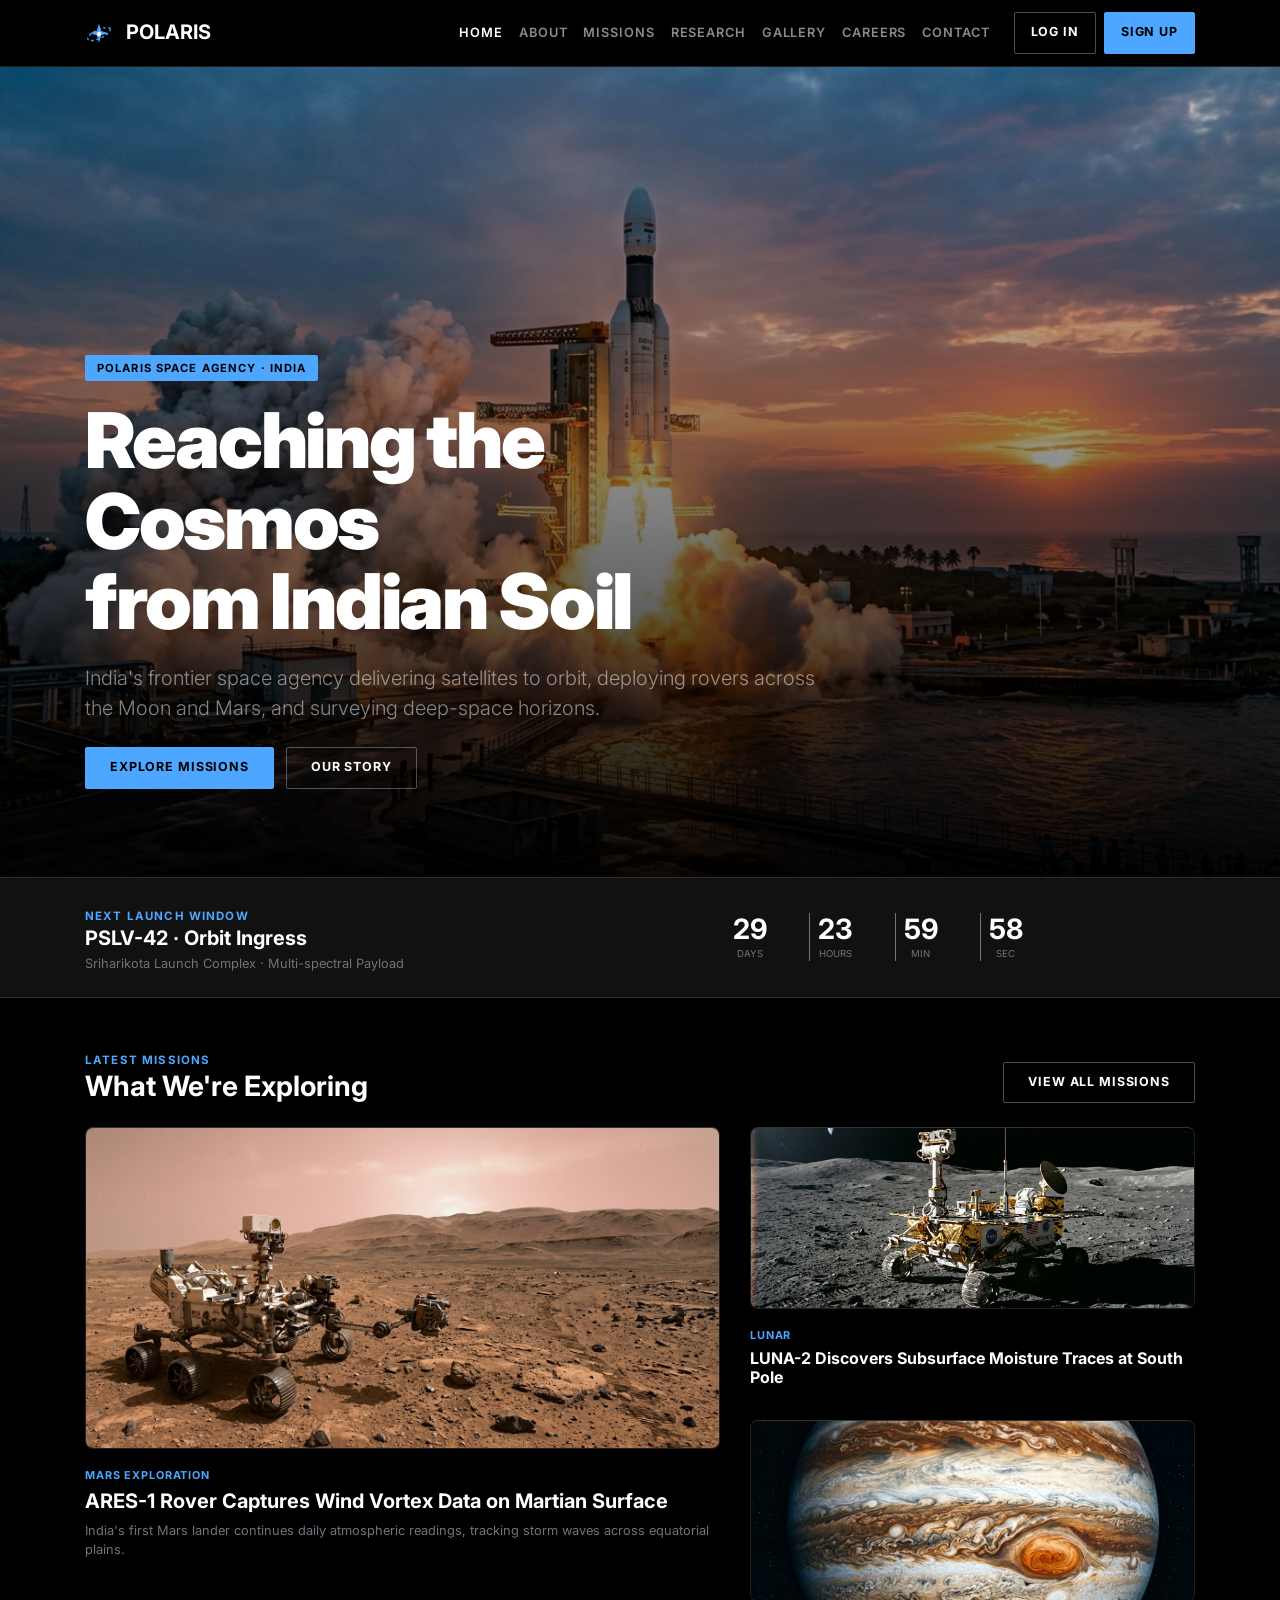
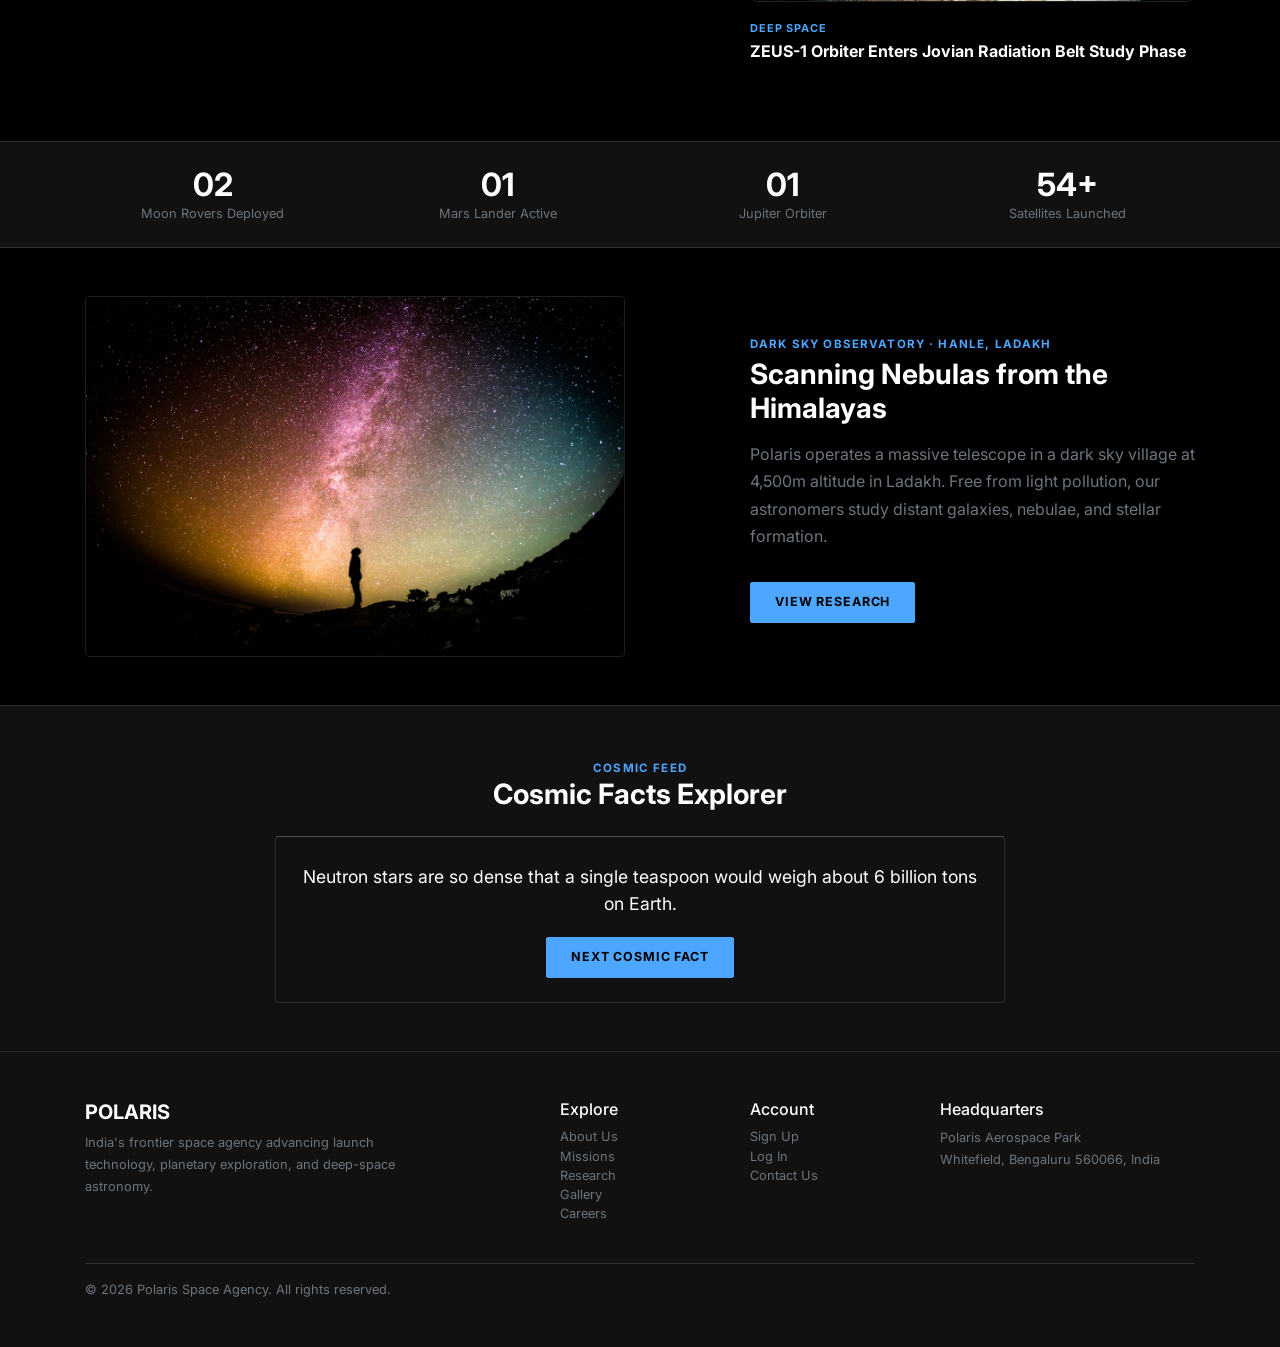
==== index.html @ 439502cc "feat: initialize Polaris Space Agency website with Bootstrap 4.2.1 integration and core page structu" ====
<!DOCTYPE html>
<html lang="en">
<head>
  <meta charset="UTF-8">
  <meta name="viewport" content="width=device-width, initial-scale=1.0">
  <title>Polaris Space Agency — India's Gateway to the Cosmos</title>
  <meta name="description" content="Polaris Space Agency — India's leading space exploration agency. Rocket launches, rovers, and deep-space research.">
  <link href="https://fonts.googleapis.com/css2?family=Inter:wght@300;400;500;600;700;800;900&display=swap" rel="stylesheet">
  <link rel="stylesheet" href="bootstrap4.2.1/bootstrap4.2.1/css/bootstrap.min.css">
  <link rel="stylesheet" href="assets/css/style.css">
</head>
<body>

<!-- Navigation Header -->
<nav class="navbar navbar-expand-lg navbar-dark navbar-polaris">
  <div class="container">
    <a class="navbar-brand font-weight-bold" href="index.html">
      <svg width="28" height="28" viewBox="0 0 32 32" fill="none" class="mr-2" style="vertical-align:middle;">
        <ellipse cx="16" cy="16" rx="14" ry="5" stroke="var(--accent)" stroke-width="1.5" transform="rotate(-25 16 16)" stroke-dasharray="3 3"/>
        <path d="M16 4 L18.5 12.5 L27 15 L18.5 17.5 L16 26 L13.5 17.5 L5 15 L13.5 12.5 Z" fill="var(--accent)"/>
        <circle cx="16" cy="16" r="2.5" fill="#fff"/>
      </svg>
      POLARIS
    </a>
    <button class="navbar-toggler border-0" type="button" data-toggle="collapse" data-target="#nav"><span class="navbar-toggler-icon"></span></button>
    <div class="collapse navbar-collapse" id="nav">
      <ul class="navbar-nav ml-auto align-items-lg-center">
        <li class="nav-item active"><a class="nav-link" href="index.html">Home</a></li>
        <li class="nav-item"><a class="nav-link" href="about.html">About</a></li>
        <li class="nav-item"><a class="nav-link" href="missions.html">Missions</a></li>
        <li class="nav-item"><a class="nav-link" href="research.html">Research</a></li>
        <li class="nav-item"><a class="nav-link" href="gallery.html">Gallery</a></li>
        <li class="nav-item"><a class="nav-link" href="careers.html">Careers</a></li>
        <li class="nav-item"><a class="nav-link" href="contact.html">Contact</a></li>
        <li class="nav-item ml-lg-3"><a class="btn btn-outline-light btn-sm px-3" href="login.html">Log In</a></li>
        <li class="nav-item ml-lg-2"><a class="btn btn-primary btn-sm px-3" href="register.html">Sign Up</a></li>
      </ul>
    </div>
  </div>
</nav>

<!-- Hero Section -->
<section class="hero-section">
  <img src="assets/images/hero_rocket.jpg" alt="Polaris rocket launch" class="hero-bg">
  <div class="hero-overlay"></div>
  <div class="container hero-content">
    <div class="row">
      <div class="col-lg-8">
        <span class="hero-eyebrow">Polaris Space Agency · India</span>
        <h1 class="hero-title text-white">Reaching the Cosmos<br>from Indian Soil</h1>
        <p class="text-white-50 lead mb-4">India's frontier space agency delivering satellites to orbit, deploying rovers across the Moon and Mars, and surveying deep-space horizons.</p>
        <div>
          <a href="missions.html" class="btn btn-primary mr-2 mb-2">Explore Missions</a>
          <a href="about.html" class="btn btn-outline-light mb-2">Our Story</a>
        </div>
      </div>
    </div>
  </div>
</section>

<!-- Launch Countdown Strip -->
<div class="countdown-strip py-4">
  <div class="container">
    <div class="row align-items-center text-center text-md-left">
      <div class="col-md-5 mb-4 mb-md-0">
        <span class="text-uppercase font-weight-bold" style="font-size:0.72rem; color:var(--accent); letter-spacing:0.1em;">Next Launch Window</span>
        <h4 class="text-white font-weight-bold h5 mb-1">PSLV-42 · Orbit Ingress</h4>
        <p class="text-muted small mb-0">Sriharikota Launch Complex · Multi-spectral Payload</p>
      </div>
      <div class="col-md-7">
        <div id="countdown-timer" class="d-flex justify-content-around text-center mx-auto" style="max-width:340px;">
          <div class="px-2">
            <div id="days" class="font-weight-bold h3 text-white mb-0">00</div>
            <div class="text-uppercase text-muted" style="font-size:0.6rem;">Days</div>
          </div>
          <div class="px-2 border-left border-secondary">
            <div id="hours" class="font-weight-bold h3 text-white mb-0">00</div>
            <div class="text-uppercase text-muted" style="font-size:0.6rem;">Hours</div>
          </div>
          <div class="px-2 border-left border-secondary">
            <div id="minutes" class="font-weight-bold h3 text-white mb-0">00</div>
            <div class="text-uppercase text-muted" style="font-size:0.6rem;">Min</div>
          </div>
          <div class="px-2 border-left border-secondary">
            <div id="seconds" class="font-weight-bold h3 text-white mb-0">00</div>
            <div class="text-uppercase text-muted" style="font-size:0.6rem;">Sec</div>
          </div>
        </div>
      </div>
    </div>
  </div>
</div>

<!-- Latest Exploration Highlights -->
<section class="py-5">
  <div class="container">
    <div class="d-flex justify-content-between align-items-end mb-4 flex-wrap">
      <div>
        <span class="text-uppercase font-weight-bold" style="font-size:0.72rem; color:var(--accent); letter-spacing:0.1em;">Latest Missions</span>
        <h2 class="h3 font-weight-bold text-white mb-0">What We're Exploring</h2>
      </div>
      <a href="missions.html" class="btn btn-outline-light btn-sm mt-2 mt-sm-0">View All Missions</a>
    </div>
    <div class="row">
      <!-- Featured Mission -->
      <div class="col-lg-7 mb-4">
        <a href="missions.html" class="news-card d-block h-100">
          <div class="news-card-img-wrap">
            <img src="assets/images/mars_rover.jpg" alt="Mars Rover" class="news-card-img" style="height:320px;">
          </div>
          <div>
            <span class="text-uppercase font-weight-bold" style="font-size:0.68rem; color:var(--accent); letter-spacing:0.08em;">Mars Exploration</span>
            <div class="news-card-title font-weight-bold h5 mt-1">ARES-1 Rover Captures Wind Vortex Data on Martian Surface</div>
            <p class="text-muted small mt-2">India's first Mars lander continues daily atmospheric readings, tracking storm waves across equatorial plains.</p>
          </div>
        </a>
      </div>
      <!-- Secondary Missions -->
      <div class="col-lg-5">
        <div class="row">
          <div class="col-12 col-md-6 col-lg-12 mb-4">
            <a href="missions.html" class="news-card d-block">
              <div class="news-card-img-wrap">
                <img src="assets/images/moon_rover.jpg" alt="Moon Rover" class="news-card-img" style="height:180px;">
              </div>
              <div>
                <span class="text-uppercase font-weight-bold" style="font-size:0.68rem; color:var(--accent); letter-spacing:0.08em;">Lunar</span>
                <div class="news-card-title font-weight-bold h6 mt-1">LUNA-2 Discovers Subsurface Moisture Traces at South Pole</div>
              </div>
            </a>
          </div>
          <div class="col-12 col-md-6 col-lg-12 mb-4">
            <a href="missions.html" class="news-card d-block">
              <div class="news-card-img-wrap">
                <img src="assets/images/jupiter_orbiter.jpg" alt="Jupiter ZEUS-1" class="news-card-img" style="height:180px;">
              </div>
              <div>
                <span class="text-uppercase font-weight-bold" style="font-size:0.68rem; color:var(--accent); letter-spacing:0.08em;">Deep Space</span>
                <div class="news-card-title font-weight-bold h6 mt-1">ZEUS-1 Orbiter Enters Jovian Radiation Belt Study Phase</div>
              </div>
            </a>
          </div>
        </div>
      </div>
    </div>
  </div>
</section>

<!-- Key Statistics -->
<div class="py-4 border-top border-bottom" style="background:var(--dark-2); border-color:var(--border)!important;">
  <div class="container">
    <div class="row text-center">
      <div class="col-6 col-md-3 mb-3 mb-md-0"><div class="h2 font-weight-bold text-white mb-0">02</div><div class="text-muted small">Moon Rovers Deployed</div></div>
      <div class="col-6 col-md-3 mb-3 mb-md-0"><div class="h2 font-weight-bold text-white mb-0">01</div><div class="text-muted small">Mars Lander Active</div></div>
      <div class="col-6 col-md-3"><div class="h2 font-weight-bold text-white mb-0">01</div><div class="text-muted small">Jupiter Orbiter</div></div>
      <div class="col-6 col-md-3"><div class="h2 font-weight-bold text-white mb-0">54+</div><div class="text-muted small">Satellites Launched</div></div>
    </div>
  </div>
</div>

<!-- Ladakh Deep Sky Observatory -->
<section class="py-5">
  <div class="container">
    <div class="row align-items-center">
      <div class="col-lg-6 mb-4 mb-lg-0">
        <img src="assets/images/telescope.jpg" alt="Observatory" class="img-fluid rounded" style="border:1px solid var(--border);">
      </div>
      <div class="col-lg-5 offset-lg-1">
        <span class="text-uppercase font-weight-bold" style="font-size:0.72rem; color:var(--accent); letter-spacing:0.1em;">Dark Sky Observatory · Hanle, Ladakh</span>
        <h2 class="h3 font-weight-bold text-white mt-1">Scanning Nebulas from the Himalayas</h2>
        <p class="text-muted mt-3" style="line-height:1.7;">Polaris operates a massive telescope in a dark sky village at 4,500m altitude in Ladakh. Free from light pollution, our astronomers study distant galaxies, nebulae, and stellar formation.</p>
        <a href="research.html" class="btn btn-primary mt-3">View Research</a>
      </div>
    </div>
  </div>
</section>

<!-- Interactive Cosmic Facts Explorer -->
<section class="py-5 border-top" style="border-color:var(--border)!important; background:var(--dark-2);">
  <div class="container text-center">
    <span class="text-uppercase font-weight-bold" style="font-size:0.72rem; color:var(--accent); letter-spacing:0.1em;">Cosmic Feed</span>
    <h2 class="h3 font-weight-bold text-white mb-4">Cosmic Facts Explorer</h2>
    <div class="row justify-content-center">
      <div class="col-md-8">
        <div class="calc-widget p-4 rounded">
          <p id="fact-text" class="text-white mb-3" style="font-size:1.1rem; min-height:60px; display:flex; align-items:center; justify-content:center; transition:opacity 0.2s;">
            Neutron stars are so dense that a single teaspoon would weigh about 6 billion tons on Earth.
          </p>
          <button id="next-fact-btn" class="btn btn-primary">Next Cosmic Fact</button>
        </div>
      </div>
    </div>
  </div>
</section>

<!-- Footer -->
<footer class="footer-polaris py-5">
  <div class="container">
    <div class="row">
      <div class="col-md-4 mb-4 mb-md-0">
        <div class="font-weight-bold text-white h5 mb-2">POLARIS</div>
        <p class="text-muted small" style="line-height:1.7;">India's frontier space agency advancing launch technology, planetary exploration, and deep-space astronomy.</p>
      </div>
      <div class="col-md-2 offset-md-1 mb-4 mb-md-0">
        <h6 class="text-white">Explore</h6>
        <ul class="list-unstyled small">
          <li><a href="about.html" class="text-muted">About Us</a></li>
          <li><a href="missions.html" class="text-muted">Missions</a></li>
          <li><a href="research.html" class="text-muted">Research</a></li>
          <li><a href="gallery.html" class="text-muted">Gallery</a></li>
          <li><a href="careers.html" class="text-muted">Careers</a></li>
        </ul>
      </div>
      <div class="col-md-2 mb-4 mb-md-0">
        <h6 class="text-white">Account</h6>
        <ul class="list-unstyled small">
          <li><a href="register.html" class="text-muted">Sign Up</a></li>
          <li><a href="login.html" class="text-muted">Log In</a></li>
          <li><a href="contact.html" class="text-muted">Contact Us</a></li>
        </ul>
      </div>
      <div class="col-md-3">
        <h6 class="text-white">Headquarters</h6>
        <p class="text-muted small" style="line-height:1.7;">Polaris Aerospace Park<br>Whitefield, Bengaluru 560066, India</p>
      </div>
    </div>
    <div class="d-flex justify-content-between flex-wrap pt-3 mt-4 border-top small text-muted" style="border-color:var(--border)!important;">
      <span>&copy; 2026 Polaris Space Agency. All rights reserved.</span>
    </div>
  </div>
</footer>

<!-- JavaScript Dependencies -->
<script src="bootstrap4.2.1/jquery-3.7.1.min.js"></script>
<script src="bootstrap4.2.1/bootstrap4.2.1/js/bootstrap.bundle.min.js"></script>
<script src="assets/js/main.js"></script>
</body>
</html>
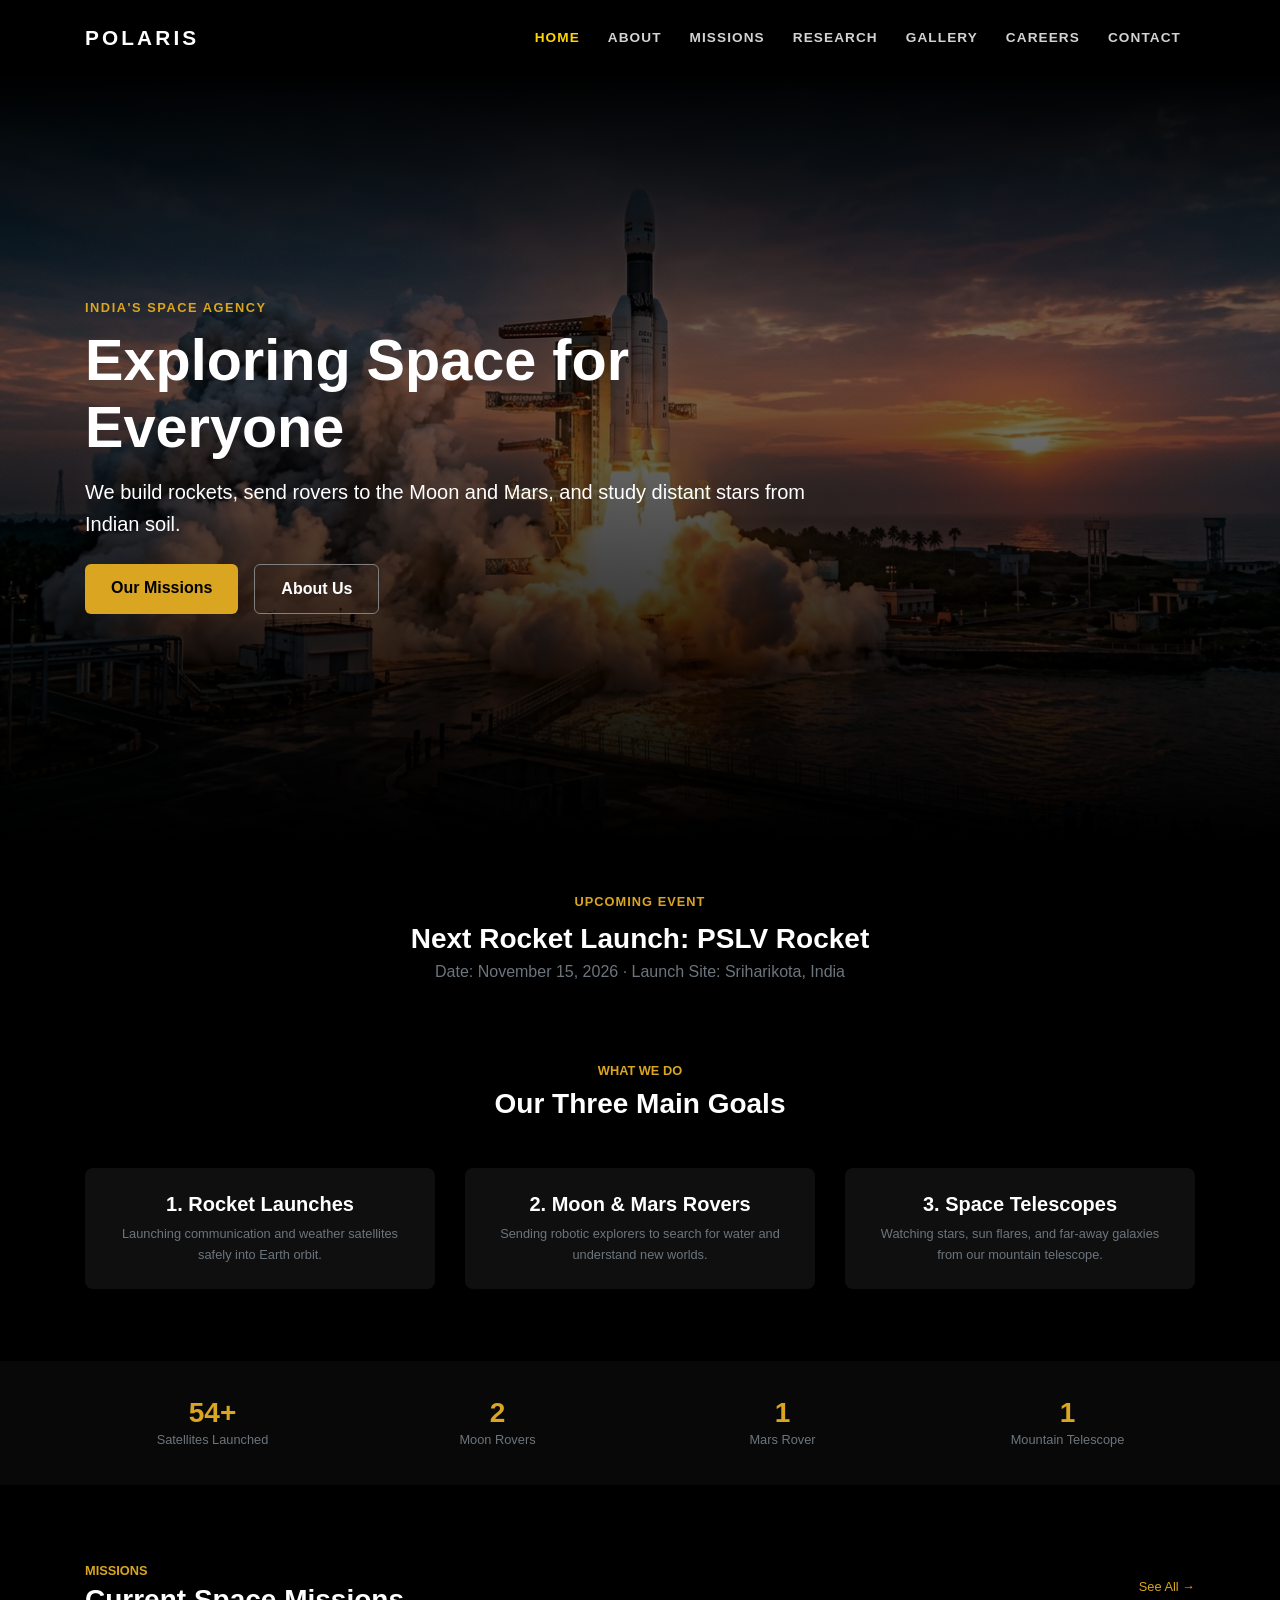
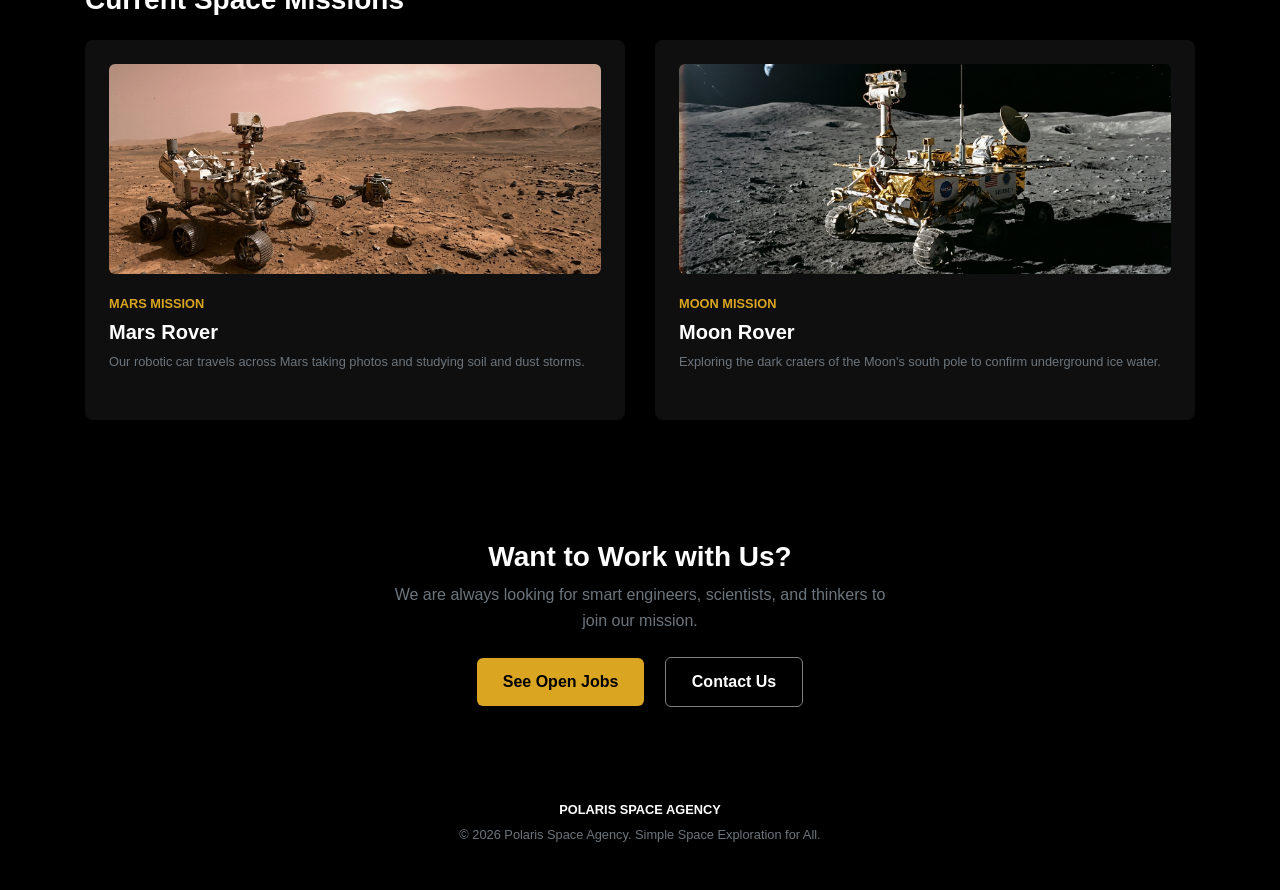
==== commit 402b1bf0: "refactor: update site navigation and page layouts while adding core CSS and JS assets" ====
--- a/index.html
+++ b/index.html
@@ -3,26 +3,15 @@
 <head>
   <meta charset="UTF-8">
   <meta name="viewport" content="width=device-width, initial-scale=1.0">
-  <title>Polaris Space Agency — India's Gateway to the Cosmos</title>
-  <meta name="description" content="Polaris Space Agency — India's leading space exploration agency. Rocket launches, rovers, and deep-space research.">
-  <link href="https://fonts.googleapis.com/css2?family=Inter:wght@300;400;500;600;700;800;900&display=swap" rel="stylesheet">
+  <title>Polaris Space Agency — Exploring the Stars</title>
   <link rel="stylesheet" href="bootstrap4.2.1/bootstrap4.2.1/css/bootstrap.min.css">
   <link rel="stylesheet" href="assets/css/style.css">
 </head>
 <body>
-
-<!-- Navigation Header -->
-<nav class="navbar navbar-expand-lg navbar-dark navbar-polaris">
+<nav class="navbar navbar-expand-lg navbar-dark navbar-polaris sticky-top">
   <div class="container">
-    <a class="navbar-brand font-weight-bold" href="index.html">
-      <svg width="28" height="28" viewBox="0 0 32 32" fill="none" class="mr-2" style="vertical-align:middle;">
-        <ellipse cx="16" cy="16" rx="14" ry="5" stroke="var(--accent)" stroke-width="1.5" transform="rotate(-25 16 16)" stroke-dasharray="3 3"/>
-        <path d="M16 4 L18.5 12.5 L27 15 L18.5 17.5 L16 26 L13.5 17.5 L5 15 L13.5 12.5 Z" fill="var(--accent)"/>
-        <circle cx="16" cy="16" r="2.5" fill="#fff"/>
-      </svg>
-      POLARIS
-    </a>
-    <button class="navbar-toggler border-0" type="button" data-toggle="collapse" data-target="#nav"><span class="navbar-toggler-icon"></span></button>
+    <a class="navbar-brand font-weight-bold" href="index.html">POLARIS</a>
+    <button class="navbar-toggler" type="button" data-toggle="collapse" data-target="#nav"><span class="navbar-toggler-icon"></span></button>
     <div class="collapse navbar-collapse" id="nav">
       <ul class="navbar-nav ml-auto align-items-lg-center">
         <li class="nav-item active"><a class="nav-link" href="index.html">Home</a></li>
@@ -32,205 +21,122 @@
         <li class="nav-item"><a class="nav-link" href="gallery.html">Gallery</a></li>
         <li class="nav-item"><a class="nav-link" href="careers.html">Careers</a></li>
         <li class="nav-item"><a class="nav-link" href="contact.html">Contact</a></li>
-        <li class="nav-item ml-lg-3"><a class="btn btn-outline-light btn-sm px-3" href="login.html">Log In</a></li>
-        <li class="nav-item ml-lg-2"><a class="btn btn-primary btn-sm px-3" href="register.html">Sign Up</a></li>
       </ul>
     </div>
   </div>
 </nav>
-
-<!-- Hero Section -->
-<section class="hero-section">
-  <img src="assets/images/hero_rocket.jpg" alt="Polaris rocket launch" class="hero-bg">
+<!-- 1. Hero Section -->
+<section class="hero-section text-center text-md-left">
+  <img src="assets/images/hero_rocket.jpg" alt="Space Rocket" class="hero-bg">
   <div class="hero-overlay"></div>
-  <div class="container hero-content">
+  <div class="container hero-content py-5">
     <div class="row">
       <div class="col-lg-8">
-        <span class="hero-eyebrow">Polaris Space Agency · India</span>
-        <h1 class="hero-title text-white">Reaching the Cosmos<br>from Indian Soil</h1>
-        <p class="text-white-50 lead mb-4">India's frontier space agency delivering satellites to orbit, deploying rovers across the Moon and Mars, and surveying deep-space horizons.</p>
-        <div>
-          <a href="missions.html" class="btn btn-primary mr-2 mb-2">Explore Missions</a>
-          <a href="about.html" class="btn btn-outline-light mb-2">Our Story</a>
+        <span class="small font-weight-bold text-uppercase" style="color: goldenrod; letter-spacing: 0.12em;">India's Space Agency</span>
+        <h1 class="hero-title text-white mt-2 mb-3">Exploring Space for Everyone</h1>
+        <p class="text-white lead mb-4">We build rockets, send rovers to the Moon and Mars, and study distant stars from Indian soil.</p>
+        <div class="d-flex flex-wrap justify-content-center justify-content-md-start">
+          <a href="missions.html" class="btn btn-primary mr-3 mb-2">Our Missions</a>
+          <a href="about.html" class="btn btn-outline-light mb-2">About Us</a>
         </div>
       </div>
     </div>
   </div>
 </section>
-
-<!-- Launch Countdown Strip -->
-<div class="countdown-strip py-4">
+<!-- 2. Next Launch Banner -->
+<div class="py-5 text-center">
   <div class="container">
-    <div class="row align-items-center text-center text-md-left">
-      <div class="col-md-5 mb-4 mb-md-0">
-        <span class="text-uppercase font-weight-bold" style="font-size:0.72rem; color:var(--accent); letter-spacing:0.1em;">Next Launch Window</span>
-        <h4 class="text-white font-weight-bold h5 mb-1">PSLV-42 · Orbit Ingress</h4>
-        <p class="text-muted small mb-0">Sriharikota Launch Complex · Multi-spectral Payload</p>
-      </div>
-      <div class="col-md-7">
-        <div id="countdown-timer" class="d-flex justify-content-around text-center mx-auto" style="max-width:340px;">
-          <div class="px-2">
-            <div id="days" class="font-weight-bold h3 text-white mb-0">00</div>
-            <div class="text-uppercase text-muted" style="font-size:0.6rem;">Days</div>
-          </div>
-          <div class="px-2 border-left border-secondary">
-            <div id="hours" class="font-weight-bold h3 text-white mb-0">00</div>
-            <div class="text-uppercase text-muted" style="font-size:0.6rem;">Hours</div>
-          </div>
-          <div class="px-2 border-left border-secondary">
-            <div id="minutes" class="font-weight-bold h3 text-white mb-0">00</div>
-            <div class="text-uppercase text-muted" style="font-size:0.6rem;">Min</div>
-          </div>
-          <div class="px-2 border-left border-secondary">
-            <div id="seconds" class="font-weight-bold h3 text-white mb-0">00</div>
-            <div class="text-uppercase text-muted" style="font-size:0.6rem;">Sec</div>
-          </div>
+    <span class="small text-uppercase font-weight-bold" style="color: goldenrod; letter-spacing: 0.08em;">Upcoming Event</span>
+    <h3 class="h3 text-white font-weight-bold mt-2 mb-1">Next Rocket Launch: PSLV Rocket</h3>
+    <p class="text-muted mb-0">Date: November 15, 2026 · Launch Site: Sriharikota, India</p>
+  </div>
+</div>
+<!-- 3. What We Do (3 Pillars) -->
+<section class="py-4">
+  <div class="container">
+    <div class="text-center mb-5">
+      <span class="small text-uppercase font-weight-bold" style="color: goldenrod;">What We Do</span>
+      <h2 class="h3 font-weight-bold text-white mt-1">Our Three Main Goals</h2>
+    </div>
+    <div class="row">
+      <div class="col-12 col-md-4 mb-4">
+        <div class="facility-card h-100 mb-0 text-center">
+          <h4 class="h5 font-weight-bold text-white mb-2">1. Rocket Launches</h4>
+          <p class="small text-muted mb-0">Launching communication and weather satellites safely into Earth orbit.</p>
         </div>
       </div>
-    </div>
-  </div>
-</div>
-
-<!-- Latest Exploration Highlights -->
-<section class="py-5">
-  <div class="container">
-    <div class="d-flex justify-content-between align-items-end mb-4 flex-wrap">
-      <div>
-        <span class="text-uppercase font-weight-bold" style="font-size:0.72rem; color:var(--accent); letter-spacing:0.1em;">Latest Missions</span>
-        <h2 class="h3 font-weight-bold text-white mb-0">What We're Exploring</h2>
+      <div class="col-12 col-md-4 mb-4">
+        <div class="facility-card h-100 mb-0 text-center">
+          <h4 class="h5 font-weight-bold text-white mb-2">2. Moon & Mars Rovers</h4>
+          <p class="small text-muted mb-0">Sending robotic explorers to search for water and understand new worlds.</p>
+        </div>
       </div>
-      <a href="missions.html" class="btn btn-outline-light btn-sm mt-2 mt-sm-0">View All Missions</a>
-    </div>
-    <div class="row">
-      <!-- Featured Mission -->
-      <div class="col-lg-7 mb-4">
-        <a href="missions.html" class="news-card d-block h-100">
-          <div class="news-card-img-wrap">
-            <img src="assets/images/mars_rover.jpg" alt="Mars Rover" class="news-card-img" style="height:320px;">
-          </div>
-          <div>
-            <span class="text-uppercase font-weight-bold" style="font-size:0.68rem; color:var(--accent); letter-spacing:0.08em;">Mars Exploration</span>
-            <div class="news-card-title font-weight-bold h5 mt-1">ARES-1 Rover Captures Wind Vortex Data on Martian Surface</div>
-            <p class="text-muted small mt-2">India's first Mars lander continues daily atmospheric readings, tracking storm waves across equatorial plains.</p>
-          </div>
-        </a>
-      </div>
-      <!-- Secondary Missions -->
-      <div class="col-lg-5">
-        <div class="row">
-          <div class="col-12 col-md-6 col-lg-12 mb-4">
-            <a href="missions.html" class="news-card d-block">
-              <div class="news-card-img-wrap">
-                <img src="assets/images/moon_rover.jpg" alt="Moon Rover" class="news-card-img" style="height:180px;">
-              </div>
-              <div>
-                <span class="text-uppercase font-weight-bold" style="font-size:0.68rem; color:var(--accent); letter-spacing:0.08em;">Lunar</span>
-                <div class="news-card-title font-weight-bold h6 mt-1">LUNA-2 Discovers Subsurface Moisture Traces at South Pole</div>
-              </div>
-            </a>
-          </div>
-          <div class="col-12 col-md-6 col-lg-12 mb-4">
-            <a href="missions.html" class="news-card d-block">
-              <div class="news-card-img-wrap">
-                <img src="assets/images/jupiter_orbiter.jpg" alt="Jupiter ZEUS-1" class="news-card-img" style="height:180px;">
-              </div>
-              <div>
-                <span class="text-uppercase font-weight-bold" style="font-size:0.68rem; color:var(--accent); letter-spacing:0.08em;">Deep Space</span>
-                <div class="news-card-title font-weight-bold h6 mt-1">ZEUS-1 Orbiter Enters Jovian Radiation Belt Study Phase</div>
-              </div>
-            </a>
-          </div>
+      <div class="col-12 col-md-4 mb-4">
+        <div class="facility-card h-100 mb-0 text-center">
+          <h4 class="h5 font-weight-bold text-white mb-2">3. Space Telescopes</h4>
+          <p class="small text-muted mb-0">Watching stars, sun flares, and far-away galaxies from our mountain telescope.</p>
         </div>
       </div>
     </div>
   </div>
 </section>
-
-<!-- Key Statistics -->
-<div class="py-4 border-top border-bottom" style="background:var(--dark-2); border-color:var(--border)!important;">
+<!-- 4. Key Numbers / Stats -->
+<div class="stats-strip text-center my-4">
   <div class="container">
-    <div class="row text-center">
-      <div class="col-6 col-md-3 mb-3 mb-md-0"><div class="h2 font-weight-bold text-white mb-0">02</div><div class="text-muted small">Moon Rovers Deployed</div></div>
-      <div class="col-6 col-md-3 mb-3 mb-md-0"><div class="h2 font-weight-bold text-white mb-0">01</div><div class="text-muted small">Mars Lander Active</div></div>
-      <div class="col-6 col-md-3"><div class="h2 font-weight-bold text-white mb-0">01</div><div class="text-muted small">Jupiter Orbiter</div></div>
-      <div class="col-6 col-md-3"><div class="h2 font-weight-bold text-white mb-0">54+</div><div class="text-muted small">Satellites Launched</div></div>
+    <div class="row">
+      <div class="col-6 col-md-3 mb-3 mb-md-0"><h3 class="font-weight-bold text-white mb-0" style="color: goldenrod !important;">54+</h3><p class="text-muted small mb-0">Satellites Launched</p></div>
+      <div class="col-6 col-md-3 mb-3 mb-md-0"><h3 class="font-weight-bold text-white mb-0" style="color: goldenrod !important;">2</h3><p class="text-muted small mb-0">Moon Rovers</p></div>
+      <div class="col-6 col-md-3"><h3 class="font-weight-bold text-white mb-0" style="color: goldenrod !important;">1</h3><p class="text-muted small mb-0">Mars Rover</p></div>
+      <div class="col-6 col-md-3"><h3 class="font-weight-bold text-white mb-0" style="color: goldenrod !important;">1</h3><p class="text-muted small mb-0">Mountain Telescope</p></div>
     </div>
   </div>
 </div>
-
-<!-- Ladakh Deep Sky Observatory -->
+<!-- 5. Active Missions Highlights -->
 <section class="py-5">
   <div class="container">
-    <div class="row align-items-center">
-      <div class="col-lg-6 mb-4 mb-lg-0">
-        <img src="assets/images/telescope.jpg" alt="Observatory" class="img-fluid rounded" style="border:1px solid var(--border);">
+    <div class="d-flex justify-content-between align-items-center mb-4">
+      <div>
+        <span class="small text-uppercase font-weight-bold" style="color: goldenrod;">Missions</span>
+        <h2 class="h3 font-weight-bold text-white mb-0">Current Space Missions</h2>
       </div>
-      <div class="col-lg-5 offset-lg-1">
-        <span class="text-uppercase font-weight-bold" style="font-size:0.72rem; color:var(--accent); letter-spacing:0.1em;">Dark Sky Observatory · Hanle, Ladakh</span>
-        <h2 class="h3 font-weight-bold text-white mt-1">Scanning Nebulas from the Himalayas</h2>
-        <p class="text-muted mt-3" style="line-height:1.7;">Polaris operates a massive telescope in a dark sky village at 4,500m altitude in Ladakh. Free from light pollution, our astronomers study distant galaxies, nebulae, and stellar formation.</p>
-        <a href="research.html" class="btn btn-primary mt-3">View Research</a>
+      <a href="missions.html" class="small" style="color: goldenrod;">See All &rarr;</a>
+    </div>
+    <div class="row">
+      <div class="col-12 col-md-6 mb-4">
+        <a href="missions.html" class="news-card h-100">
+          <img src="assets/images/mars_rover.jpg" alt="Mars Rover" class="news-card-img mb-3">
+          <span class="small font-weight-bold text-uppercase" style="color: goldenrod;">Mars Mission</span>
+          <h3 class="h5 font-weight-bold text-white mt-1">Mars Rover</h3>
+          <p class="text-muted small mb-0">Our robotic car travels across Mars taking photos and studying soil and dust storms.</p>
+        </a>
+      </div>
+      <div class="col-12 col-md-6 mb-4">
+        <a href="missions.html" class="news-card h-100">
+          <img src="assets/images/moon_rover.jpg" alt="Moon Rover" class="news-card-img mb-3">
+          <span class="small font-weight-bold text-uppercase" style="color: goldenrod;">Moon Mission</span>
+          <h3 class="h5 font-weight-bold text-white mt-1">Moon Rover</h3>
+          <p class="text-muted small mb-0">Exploring the dark craters of the Moon's south pole to confirm underground ice water.</p>
+        </a>
       </div>
     </div>
   </div>
 </section>
-
-<!-- Interactive Cosmic Facts Explorer -->
-<section class="py-5 border-top" style="border-color:var(--border)!important; background:var(--dark-2);">
-  <div class="container text-center">
-    <span class="text-uppercase font-weight-bold" style="font-size:0.72rem; color:var(--accent); letter-spacing:0.1em;">Cosmic Feed</span>
-    <h2 class="h3 font-weight-bold text-white mb-4">Cosmic Facts Explorer</h2>
-    <div class="row justify-content-center">
-      <div class="col-md-8">
-        <div class="calc-widget p-4 rounded">
-          <p id="fact-text" class="text-white mb-3" style="font-size:1.1rem; min-height:60px; display:flex; align-items:center; justify-content:center; transition:opacity 0.2s;">
-            Neutron stars are so dense that a single teaspoon would weigh about 6 billion tons on Earth.
-          </p>
-          <button id="next-fact-btn" class="btn btn-primary">Next Cosmic Fact</button>
-        </div>
-      </div>
-    </div>
+<!-- 6. Call to Action / Join Us -->
+<section class="py-5 text-center">
+  <div class="container">
+    <h2 class="h3 font-weight-bold text-white mb-2">Want to Work with Us?</h2>
+    <p class="text-muted mb-4 mx-auto" style="max-width: 500px;">We are always looking for smart engineers, scientists, and thinkers to join our mission.</p>
+    <a href="careers.html" class="btn btn-primary mr-3">See Open Jobs</a>
+    <a href="contact.html" class="btn btn-outline-light">Contact Us</a>
   </div>
 </section>
-
-<!-- Footer -->
-<footer class="footer-polaris py-5">
-  <div class="container">
-    <div class="row">
-      <div class="col-md-4 mb-4 mb-md-0">
-        <div class="font-weight-bold text-white h5 mb-2">POLARIS</div>
-        <p class="text-muted small" style="line-height:1.7;">India's frontier space agency advancing launch technology, planetary exploration, and deep-space astronomy.</p>
-      </div>
-      <div class="col-md-2 offset-md-1 mb-4 mb-md-0">
-        <h6 class="text-white">Explore</h6>
-        <ul class="list-unstyled small">
-          <li><a href="about.html" class="text-muted">About Us</a></li>
-          <li><a href="missions.html" class="text-muted">Missions</a></li>
-          <li><a href="research.html" class="text-muted">Research</a></li>
-          <li><a href="gallery.html" class="text-muted">Gallery</a></li>
-          <li><a href="careers.html" class="text-muted">Careers</a></li>
-        </ul>
-      </div>
-      <div class="col-md-2 mb-4 mb-md-0">
-        <h6 class="text-white">Account</h6>
-        <ul class="list-unstyled small">
-          <li><a href="register.html" class="text-muted">Sign Up</a></li>
-          <li><a href="login.html" class="text-muted">Log In</a></li>
-          <li><a href="contact.html" class="text-muted">Contact Us</a></li>
-        </ul>
-      </div>
-      <div class="col-md-3">
-        <h6 class="text-white">Headquarters</h6>
-        <p class="text-muted small" style="line-height:1.7;">Polaris Aerospace Park<br>Whitefield, Bengaluru 560066, India</p>
-      </div>
-    </div>
-    <div class="d-flex justify-content-between flex-wrap pt-3 mt-4 border-top small text-muted" style="border-color:var(--border)!important;">
-      <span>&copy; 2026 Polaris Space Agency. All rights reserved.</span>
-    </div>
+<!-- 7. Footer -->
+<footer class="footer-polaris text-center">
+  <div class="container small text-muted">
+    <p class="font-weight-bold text-white mb-1">POLARIS SPACE AGENCY</p>
+    <p class="mb-0">&copy; 2026 Polaris Space Agency. Simple Space Exploration for All.</p>
   </div>
 </footer>
-
-<!-- JavaScript Dependencies -->
 <script src="bootstrap4.2.1/jquery-3.7.1.min.js"></script>
 <script src="bootstrap4.2.1/bootstrap4.2.1/js/bootstrap.bundle.min.js"></script>
 <script src="assets/js/main.js"></script>
--- a/assets/css/style.css
+++ b/assets/css/style.css
@@ -0,0 +1,60 @@
+/* Polaris Space Agency — Sleek Borderless Space Theme */
+body { background-color: black; color: white; font-family: -apple-system, BlinkMacSystemFont, "Segoe UI", Roboto, sans-serif; line-height: 1.6; overflow-x: hidden; }
+
+/* Links */
+a { color: goldenrod; text-decoration: none; transition: color 0.2s ease; }
+a:hover { color: gold; text-decoration: none; }
+
+/* Navbar */
+.navbar-polaris { background-color: black; border: none; padding: 16px 0; }
+.navbar-polaris .navbar-brand { letter-spacing: 0.15em; color: white !important; font-size: 1.3rem; }
+.navbar-polaris .nav-link { color: lightgray !important; font-size: 0.85rem; font-weight: 600; text-transform: uppercase; letter-spacing: 0.08em; padding: 8px 14px !important; }
+.navbar-polaris .nav-link:hover, .navbar-polaris .nav-item.active .nav-link { color: gold !important; }
+
+/* Hero Section */
+.hero-section { position: relative; min-height: 85vh; display: flex; align-items: center; background-color: black; overflow: hidden; padding: 70px 0; }
+.hero-bg { position: absolute; top: 0; left: 0; width: 100%; height: 100%; object-fit: cover; object-position: center; opacity: 0.55; z-index: 1; }
+.hero-overlay { position: absolute; top: 0; left: 0; width: 100%; height: 100%; background: linear-gradient(to top, black 0%, transparent 70%), linear-gradient(to bottom, black 0%, transparent 40%); z-index: 2; }
+.hero-content { position: relative; z-index: 3; }
+.hero-title { font-size: 2.4rem; font-weight: 800; line-height: 1.15; }
+
+/* Seamless Borderless Cards */
+.news-card, .facility-card, .job-card, .category-card, .calc-widget {
+  background-color: #0f0f0f;
+  border: none;
+  color: white;
+  border-radius: 8px;
+  padding: 24px;
+  margin-bottom: 24px;
+  display: block;
+  transition: transform 0.25s ease, background-color 0.25s ease;
+}
+.news-card:hover, .facility-card:hover, .job-card:hover, .category-card:hover {
+  background-color: #1a1a1a;
+  transform: translateY(-4px);
+  text-decoration: none;
+}
+.news-card-img, .category-card-img, .gallery-card-img { width: 100%; height: 210px; object-fit: cover; border-radius: 6px; }
+
+/* Buttons */
+.btn-primary { background-color: goldenrod !important; border: none !important; color: black !important; font-weight: 700; border-radius: 6px; padding: 12px 26px; transition: transform 0.2s ease, background-color 0.2s ease; }
+.btn-primary:hover { background-color: gold !important; color: black !important; transform: translateY(-2px); }
+.btn-outline-light { border: 1px solid gray !important; color: white !important; font-weight: 600; border-radius: 6px; padding: 12px 26px; }
+.btn-outline-light:hover { background-color: white !important; color: black !important; }
+
+/* Form Controls */
+.form-control { background-color: #121212 !important; border: 1px solid #2a2a2a !important; color: white !important; border-radius: 6px !important; padding: 12px 14px !important; }
+.form-control:focus { border-color: goldenrod !important; box-shadow: none !important; }
+
+/* Stats Strip */
+.stats-strip { background-color: #080808; padding: 35px 0; }
+
+/* Responsive Breakpoints */
+@media (min-width: 768px) { .hero-title { font-size: 3.6rem; } }
+@media (max-width: 767.98px) {
+  .hero-section { min-height: 70vh; padding: 45px 0; }
+  .navbar-collapse { background-color: black; margin-top: 10px; padding: 15px 0; }
+}
+
+/* Footer */
+.footer-polaris { background-color: black; padding: 45px 0; color: gray; }
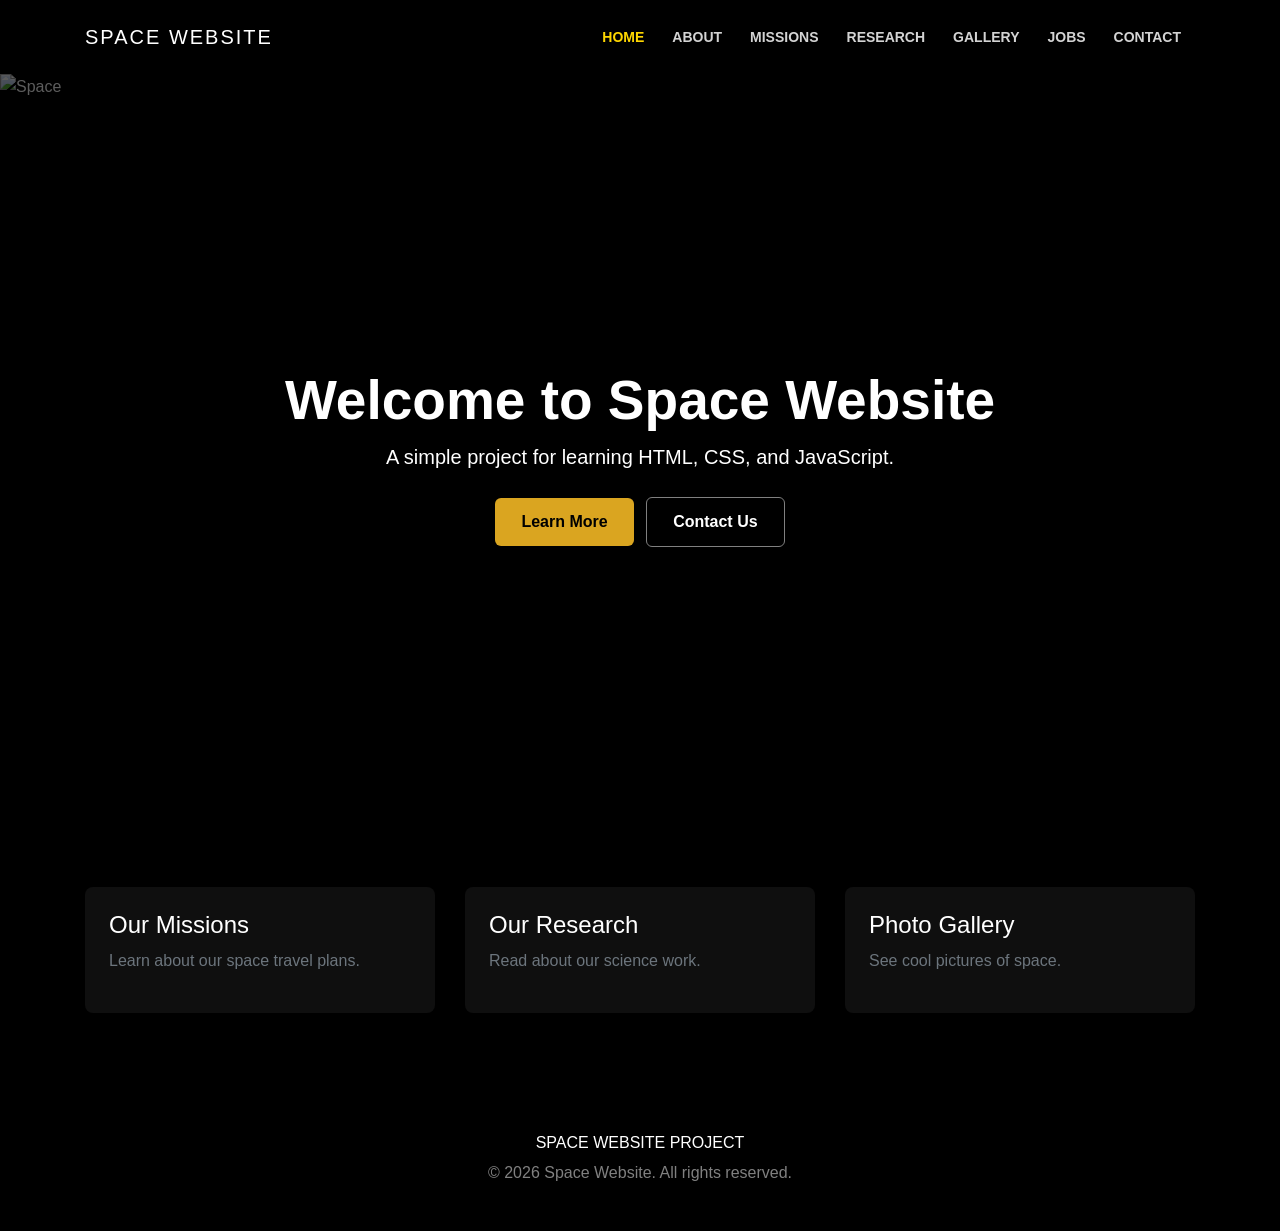
==== commit e2a1bd5e: "refactor: rebrand HTML pages and add custom stylesheet and script assets" ====
--- a/index.html
+++ b/index.html
@@ -1,142 +1,92 @@
+<!-- We are telling the browser this is an HTML document -->
 <!DOCTYPE html>
 <html lang="en">
 <head>
+  <!-- Basic page settings -->
   <meta charset="UTF-8">
+  <!-- This makes the website look good on mobile phones -->
   <meta name="viewport" content="width=device-width, initial-scale=1.0">
-  <title>Polaris Space Agency — Exploring the Stars</title>
+  <title>Space Website</title>
+  
+  <!-- Link to the Bootstrap CSS for ready-made designs -->
   <link rel="stylesheet" href="bootstrap4.2.1/bootstrap4.2.1/css/bootstrap.min.css">
+  <!-- Link to our own custom CSS file -->
   <link rel="stylesheet" href="assets/css/style.css">
 </head>
 <body>
-<nav class="navbar navbar-expand-lg navbar-dark navbar-polaris sticky-top">
+
+<!-- The top navigation menu bar -->
+<nav class="navbar navbar-expand-lg navbar-dark top-menu sticky-top">
   <div class="container">
-    <a class="navbar-brand font-weight-bold" href="index.html">POLARIS</a>
+    <a class="navbar-brand" href="index.html">SPACE WEBSITE</a>
+    <!-- The button that shows up on mobile phones to open the menu -->
     <button class="navbar-toggler" type="button" data-toggle="collapse" data-target="#nav"><span class="navbar-toggler-icon"></span></button>
     <div class="collapse navbar-collapse" id="nav">
-      <ul class="navbar-nav ml-auto align-items-lg-center">
+      <ul class="navbar-nav ml-auto">
         <li class="nav-item active"><a class="nav-link" href="index.html">Home</a></li>
         <li class="nav-item"><a class="nav-link" href="about.html">About</a></li>
         <li class="nav-item"><a class="nav-link" href="missions.html">Missions</a></li>
         <li class="nav-item"><a class="nav-link" href="research.html">Research</a></li>
         <li class="nav-item"><a class="nav-link" href="gallery.html">Gallery</a></li>
-        <li class="nav-item"><a class="nav-link" href="careers.html">Careers</a></li>
+        <li class="nav-item"><a class="nav-link" href="careers.html">Jobs</a></li>
         <li class="nav-item"><a class="nav-link" href="contact.html">Contact</a></li>
       </ul>
     </div>
   </div>
 </nav>
-<!-- 1. Hero Section -->
-<section class="hero-section text-center text-md-left">
-  <img src="assets/images/hero_rocket.jpg" alt="Space Rocket" class="hero-bg">
-  <div class="hero-overlay"></div>
-  <div class="container hero-content py-5">
-    <div class="row">
-      <div class="col-lg-8">
-        <span class="small font-weight-bold text-uppercase" style="color: goldenrod; letter-spacing: 0.12em;">India's Space Agency</span>
-        <h1 class="hero-title text-white mt-2 mb-3">Exploring Space for Everyone</h1>
-        <p class="text-white lead mb-4">We build rockets, send rovers to the Moon and Mars, and study distant stars from Indian soil.</p>
-        <div class="d-flex flex-wrap justify-content-center justify-content-md-start">
-          <a href="missions.html" class="btn btn-primary mr-3 mb-2">Our Missions</a>
-          <a href="about.html" class="btn btn-outline-light mb-2">About Us</a>
-        </div>
-      </div>
-    </div>
+
+<!-- The big banner section at the top of the home page -->
+<header class="main-banner">
+  <!-- The background image for the banner -->
+  <img src="https://images.unsplash.com/photo-1451187580459-43490279c0fa?q=80&w=2000&auto=format&fit=crop" class="banner-image" alt="Space">
+  <div class="banner-color"></div>
+  <div class="container banner-text text-center text-white">
+    <h1 class="banner-title">Welcome to Space Website</h1>
+    <p class="lead mb-4">A simple project for learning HTML, CSS, and JavaScript.</p>
+    <!-- Buttons to go to other pages -->
+    <a href="about.html" class="btn btn-primary">Learn More</a>
+    <a href="contact.html" class="btn btn-outline-light ml-2">Contact Us</a>
   </div>
-</section>
-<!-- 2. Next Launch Banner -->
-<div class="py-5 text-center">
-  <div class="container">
-    <span class="small text-uppercase font-weight-bold" style="color: goldenrod; letter-spacing: 0.08em;">Upcoming Event</span>
-    <h3 class="h3 text-white font-weight-bold mt-2 mb-1">Next Rocket Launch: PSLV Rocket</h3>
-    <p class="text-muted mb-0">Date: November 15, 2026 · Launch Site: Sriharikota, India</p>
-  </div>
-</div>
-<!-- 3. What We Do (3 Pillars) -->
-<section class="py-4">
-  <div class="container">
-    <div class="text-center mb-5">
-      <span class="small text-uppercase font-weight-bold" style="color: goldenrod;">What We Do</span>
-      <h2 class="h3 font-weight-bold text-white mt-1">Our Three Main Goals</h2>
-    </div>
-    <div class="row">
-      <div class="col-12 col-md-4 mb-4">
-        <div class="facility-card h-100 mb-0 text-center">
-          <h4 class="h5 font-weight-bold text-white mb-2">1. Rocket Launches</h4>
-          <p class="small text-muted mb-0">Launching communication and weather satellites safely into Earth orbit.</p>
-        </div>
-      </div>
-      <div class="col-12 col-md-4 mb-4">
-        <div class="facility-card h-100 mb-0 text-center">
-          <h4 class="h5 font-weight-bold text-white mb-2">2. Moon & Mars Rovers</h4>
-          <p class="small text-muted mb-0">Sending robotic explorers to search for water and understand new worlds.</p>
-        </div>
-      </div>
-      <div class="col-12 col-md-4 mb-4">
-        <div class="facility-card h-100 mb-0 text-center">
-          <h4 class="h5 font-weight-bold text-white mb-2">3. Space Telescopes</h4>
-          <p class="small text-muted mb-0">Watching stars, sun flares, and far-away galaxies from our mountain telescope.</p>
-        </div>
-      </div>
-    </div>
-  </div>
-</section>
-<!-- 4. Key Numbers / Stats -->
-<div class="stats-strip text-center my-4">
+</header>
+
+<!-- A section containing 3 information boxes -->
+<section class="py-5">
   <div class="container">
     <div class="row">
-      <div class="col-6 col-md-3 mb-3 mb-md-0"><h3 class="font-weight-bold text-white mb-0" style="color: goldenrod !important;">54+</h3><p class="text-muted small mb-0">Satellites Launched</p></div>
-      <div class="col-6 col-md-3 mb-3 mb-md-0"><h3 class="font-weight-bold text-white mb-0" style="color: goldenrod !important;">2</h3><p class="text-muted small mb-0">Moon Rovers</p></div>
-      <div class="col-6 col-md-3"><h3 class="font-weight-bold text-white mb-0" style="color: goldenrod !important;">1</h3><p class="text-muted small mb-0">Mars Rover</p></div>
-      <div class="col-6 col-md-3"><h3 class="font-weight-bold text-white mb-0" style="color: goldenrod !important;">1</h3><p class="text-muted small mb-0">Mountain Telescope</p></div>
-    </div>
-  </div>
-</div>
-<!-- 5. Active Missions Highlights -->
-<section class="py-5">
-  <div class="container">
-    <div class="d-flex justify-content-between align-items-center mb-4">
-      <div>
-        <span class="small text-uppercase font-weight-bold" style="color: goldenrod;">Missions</span>
-        <h2 class="h3 font-weight-bold text-white mb-0">Current Space Missions</h2>
-      </div>
-      <a href="missions.html" class="small" style="color: goldenrod;">See All &rarr;</a>
-    </div>
-    <div class="row">
-      <div class="col-12 col-md-6 mb-4">
-        <a href="missions.html" class="news-card h-100">
-          <img src="assets/images/mars_rover.jpg" alt="Mars Rover" class="news-card-img mb-3">
-          <span class="small font-weight-bold text-uppercase" style="color: goldenrod;">Mars Mission</span>
-          <h3 class="h5 font-weight-bold text-white mt-1">Mars Rover</h3>
-          <p class="text-muted small mb-0">Our robotic car travels across Mars taking photos and studying soil and dust storms.</p>
+      <!-- Box 1: Missions -->
+      <div class="col-md-4">
+        <a href="missions.html" class="info-card">
+          <h4>Our Missions</h4>
+          <p class="text-muted">Learn about our space travel plans.</p>
         </a>
       </div>
-      <div class="col-12 col-md-6 mb-4">
-        <a href="missions.html" class="news-card h-100">
-          <img src="assets/images/moon_rover.jpg" alt="Moon Rover" class="news-card-img mb-3">
-          <span class="small font-weight-bold text-uppercase" style="color: goldenrod;">Moon Mission</span>
-          <h3 class="h5 font-weight-bold text-white mt-1">Moon Rover</h3>
-          <p class="text-muted small mb-0">Exploring the dark craters of the Moon's south pole to confirm underground ice water.</p>
+      <!-- Box 2: Research -->
+      <div class="col-md-4">
+        <a href="research.html" class="info-card">
+          <h4>Our Research</h4>
+          <p class="text-muted">Read about our science work.</p>
+        </a>
+      </div>
+      <!-- Box 3: Gallery -->
+      <div class="col-md-4">
+        <a href="gallery.html" class="info-card">
+          <h4>Photo Gallery</h4>
+          <p class="text-muted">See cool pictures of space.</p>
         </a>
       </div>
     </div>
   </div>
 </section>
-<!-- 6. Call to Action / Join Us -->
-<section class="py-5 text-center">
+
+<!-- The footer at the very bottom of the page -->
+<footer class="bottom-footer text-center">
   <div class="container">
-    <h2 class="h3 font-weight-bold text-white mb-2">Want to Work with Us?</h2>
-    <p class="text-muted mb-4 mx-auto" style="max-width: 500px;">We are always looking for smart engineers, scientists, and thinkers to join our mission.</p>
-    <a href="careers.html" class="btn btn-primary mr-3">See Open Jobs</a>
-    <a href="contact.html" class="btn btn-outline-light">Contact Us</a>
-  </div>
-</section>
-<!-- 7. Footer -->
-<footer class="footer-polaris text-center">
-  <div class="container small text-muted">
-    <p class="font-weight-bold text-white mb-1">POLARIS SPACE AGENCY</p>
-    <p class="mb-0">&copy; 2026 Polaris Space Agency. Simple Space Exploration for All.</p>
+    <p class="text-white mb-1">SPACE WEBSITE PROJECT</p>
+    <p class="mb-0">&copy; 2026 Space Website. All rights reserved.</p>
   </div>
 </footer>
+
+<!-- JavaScript files needed for the website to work -->
 <script src="bootstrap4.2.1/jquery-3.7.1.min.js"></script>
 <script src="bootstrap4.2.1/bootstrap4.2.1/js/bootstrap.bundle.min.js"></script>
 <script src="assets/js/main.js"></script>
--- a/assets/css/style.css
+++ b/assets/css/style.css
@@ -1,60 +1,59 @@
-/* Polaris Space Agency — Sleek Borderless Space Theme */
-body { background-color: black; color: white; font-family: -apple-system, BlinkMacSystemFont, "Segoe UI", Roboto, sans-serif; line-height: 1.6; overflow-x: hidden; }
+/* Space Agency Website - style.css */
+/* Set up the main background and text color for the whole page */
+body { background-color: black; color: white; font-family: Arial, sans-serif; line-height: 1.6; overflow-x: hidden; }
 
-/* Links */
-a { color: goldenrod; text-decoration: none; transition: color 0.2s ease; }
+/* Make links golden and change color when hovered */
+a { color: goldenrod; text-decoration: none; }
 a:hover { color: gold; text-decoration: none; }
 
-/* Navbar */
-.navbar-polaris { background-color: black; border: none; padding: 16px 0; }
-.navbar-polaris .navbar-brand { letter-spacing: 0.15em; color: white !important; font-size: 1.3rem; }
-.navbar-polaris .nav-link { color: lightgray !important; font-size: 0.85rem; font-weight: 600; text-transform: uppercase; letter-spacing: 0.08em; padding: 8px 14px !important; }
-.navbar-polaris .nav-link:hover, .navbar-polaris .nav-item.active .nav-link { color: gold !important; }
+/* The top navigation menu bar */
+.top-menu { background-color: black; border: none; padding: 16px 0; }
+.top-menu .navbar-brand { letter-spacing: 2px; color: white !important; font-size: 20px; }
+.top-menu .nav-link { color: lightgray !important; font-size: 14px; font-weight: bold; text-transform: uppercase; padding: 8px 14px !important; }
+.top-menu .nav-link:hover, .top-menu .nav-item.active .nav-link { color: gold !important; }
 
-/* Hero Section */
-.hero-section { position: relative; min-height: 85vh; display: flex; align-items: center; background-color: black; overflow: hidden; padding: 70px 0; }
-.hero-bg { position: absolute; top: 0; left: 0; width: 100%; height: 100%; object-fit: cover; object-position: center; opacity: 0.55; z-index: 1; }
-.hero-overlay { position: absolute; top: 0; left: 0; width: 100%; height: 100%; background: linear-gradient(to top, black 0%, transparent 70%), linear-gradient(to bottom, black 0%, transparent 40%); z-index: 2; }
-.hero-content { position: relative; z-index: 3; }
-.hero-title { font-size: 2.4rem; font-weight: 800; line-height: 1.15; }
+/* The big image banner at the top of pages */
+.main-banner { position: relative; min-height: 85vh; display: flex; align-items: center; background-color: black; overflow: hidden; padding: 70px 0; }
+.banner-image { position: absolute; top: 0; left: 0; width: 100%; height: 100%; opacity: 0.6; z-index: 1; }
+.banner-color { position: absolute; top: 0; left: 0; width: 100%; height: 100%; background-color: black; opacity: 0.4; z-index: 2; }
+.banner-text { position: relative; z-index: 3; }
+.banner-title { font-size: 40px; font-weight: bold; }
 
-/* Seamless Borderless Cards */
-.news-card, .facility-card, .job-card, .category-card, .calc-widget {
+/* The gray boxes used for forms and showing information */
+.info-card, .form-box {
   background-color: #0f0f0f;
-  border: none;
   color: white;
   border-radius: 8px;
   padding: 24px;
   margin-bottom: 24px;
   display: block;
-  transition: transform 0.25s ease, background-color 0.25s ease;
 }
-.news-card:hover, .facility-card:hover, .job-card:hover, .category-card:hover {
+.info-card:hover {
   background-color: #1a1a1a;
-  transform: translateY(-4px);
   text-decoration: none;
 }
-.news-card-img, .category-card-img, .gallery-card-img { width: 100%; height: 210px; object-fit: cover; border-radius: 6px; }
+/* Pictures inside the info boxes */
+.card-image { width: 100%; height: 210px; border-radius: 6px; }
 
-/* Buttons */
-.btn-primary { background-color: goldenrod !important; border: none !important; color: black !important; font-weight: 700; border-radius: 6px; padding: 12px 26px; transition: transform 0.2s ease, background-color 0.2s ease; }
-.btn-primary:hover { background-color: gold !important; color: black !important; transform: translateY(-2px); }
-.btn-outline-light { border: 1px solid gray !important; color: white !important; font-weight: 600; border-radius: 6px; padding: 12px 26px; }
+/* Design for our custom buttons */
+.btn-primary { background-color: goldenrod !important; border: none !important; color: black !important; font-weight: bold; border-radius: 6px; padding: 12px 26px; }
+.btn-primary:hover { background-color: gold !important; color: black !important; }
+.btn-outline-light { border: 1px solid gray !important; color: white !important; font-weight: bold; border-radius: 6px; padding: 12px 26px; }
 .btn-outline-light:hover { background-color: white !important; color: black !important; }
 
-/* Form Controls */
-.form-control { background-color: #121212 !important; border: 1px solid #2a2a2a !important; color: white !important; border-radius: 6px !important; padding: 12px 14px !important; }
-.form-control:focus { border-color: goldenrod !important; box-shadow: none !important; }
+/* Input boxes for forms */
+.form-control { background-color: #121212; border: 1px solid #2a2a2a; color: white; }
+.form-control:focus { border-color: goldenrod; box-shadow: none; }
 
-/* Stats Strip */
+/* Extra spacing block */
 .stats-strip { background-color: #080808; padding: 35px 0; }
 
-/* Responsive Breakpoints */
-@media (min-width: 768px) { .hero-title { font-size: 3.6rem; } }
-@media (max-width: 767.98px) {
-  .hero-section { min-height: 70vh; padding: 45px 0; }
+/* Adjustments for mobile phones and small screens */
+@media (min-width: 768px) { .banner-title { font-size: 55px; } }
+@media (max-width: 767px) {
+  .main-banner { min-height: 70vh; padding: 45px 0; }
   .navbar-collapse { background-color: black; margin-top: 10px; padding: 15px 0; }
 }
 
-/* Footer */
-.footer-polaris { background-color: black; padding: 45px 0; color: gray; }
+/* The footer at the bottom of the page */
+.bottom-footer { background-color: black; padding: 45px 0; color: gray; }
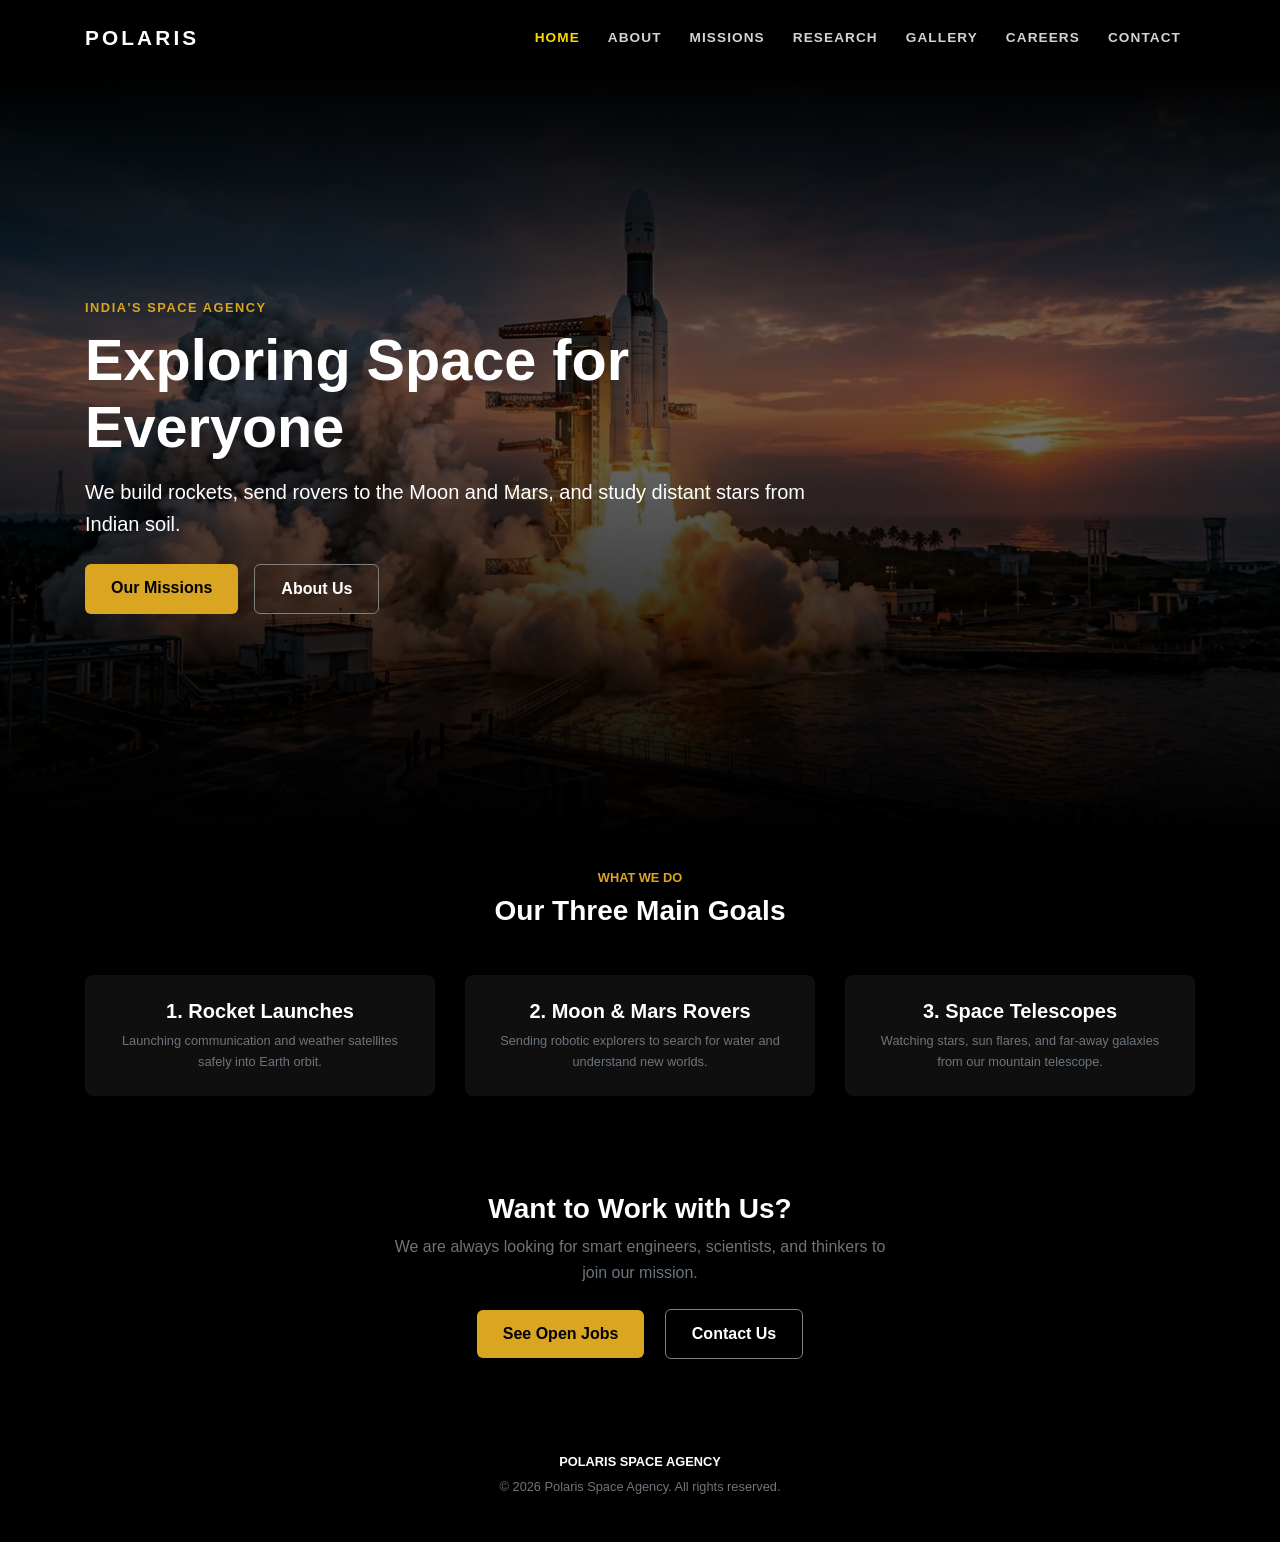
==== commit c164b728: "rollback" ====
--- a/index.html
+++ b/index.html
@@ -1,92 +1,95 @@
-<!-- We are telling the browser this is an HTML document -->
 <!DOCTYPE html>
 <html lang="en">
 <head>
-  <!-- Basic page settings -->
   <meta charset="UTF-8">
-  <!-- This makes the website look good on mobile phones -->
   <meta name="viewport" content="width=device-width, initial-scale=1.0">
-  <title>Space Website</title>
-  
-  <!-- Link to the Bootstrap CSS for ready-made designs -->
+  <title>Polaris Space Agency — Exploring the Stars</title>
   <link rel="stylesheet" href="bootstrap4.2.1/bootstrap4.2.1/css/bootstrap.min.css">
-  <!-- Link to our own custom CSS file -->
   <link rel="stylesheet" href="assets/css/style.css">
 </head>
 <body>
-
-<!-- The top navigation menu bar -->
-<nav class="navbar navbar-expand-lg navbar-dark top-menu sticky-top">
+<nav class="navbar navbar-expand-lg navbar-dark navbar-polaris sticky-top">
   <div class="container">
-    <a class="navbar-brand" href="index.html">SPACE WEBSITE</a>
-    <!-- The button that shows up on mobile phones to open the menu -->
+    <a class="navbar-brand font-weight-bold" href="index.html">POLARIS</a>
     <button class="navbar-toggler" type="button" data-toggle="collapse" data-target="#nav"><span class="navbar-toggler-icon"></span></button>
     <div class="collapse navbar-collapse" id="nav">
-      <ul class="navbar-nav ml-auto">
+      <ul class="navbar-nav ml-auto align-items-lg-center">
         <li class="nav-item active"><a class="nav-link" href="index.html">Home</a></li>
         <li class="nav-item"><a class="nav-link" href="about.html">About</a></li>
         <li class="nav-item"><a class="nav-link" href="missions.html">Missions</a></li>
         <li class="nav-item"><a class="nav-link" href="research.html">Research</a></li>
         <li class="nav-item"><a class="nav-link" href="gallery.html">Gallery</a></li>
-        <li class="nav-item"><a class="nav-link" href="careers.html">Jobs</a></li>
+        <li class="nav-item"><a class="nav-link" href="careers.html">Careers</a></li>
         <li class="nav-item"><a class="nav-link" href="contact.html">Contact</a></li>
       </ul>
     </div>
   </div>
 </nav>
-
-<!-- The big banner section at the top of the home page -->
-<header class="main-banner">
-  <!-- The background image for the banner -->
-  <img src="https://images.unsplash.com/photo-1451187580459-43490279c0fa?q=80&w=2000&auto=format&fit=crop" class="banner-image" alt="Space">
-  <div class="banner-color"></div>
-  <div class="container banner-text text-center text-white">
-    <h1 class="banner-title">Welcome to Space Website</h1>
-    <p class="lead mb-4">A simple project for learning HTML, CSS, and JavaScript.</p>
-    <!-- Buttons to go to other pages -->
-    <a href="about.html" class="btn btn-primary">Learn More</a>
-    <a href="contact.html" class="btn btn-outline-light ml-2">Contact Us</a>
-  </div>
-</header>
-
-<!-- A section containing 3 information boxes -->
-<section class="py-5">
-  <div class="container">
+<!-- 1. Hero Section -->
+<section class="hero-section text-center text-md-left">
+  <img src="assets/images/hero_rocket.jpg" alt="Space Rocket" class="hero-bg">
+  <div class="hero-overlay"></div>
+  <div class="container hero-content py-5">
     <div class="row">
-      <!-- Box 1: Missions -->
-      <div class="col-md-4">
-        <a href="missions.html" class="info-card">
-          <h4>Our Missions</h4>
-          <p class="text-muted">Learn about our space travel plans.</p>
-        </a>
-      </div>
-      <!-- Box 2: Research -->
-      <div class="col-md-4">
-        <a href="research.html" class="info-card">
-          <h4>Our Research</h4>
-          <p class="text-muted">Read about our science work.</p>
-        </a>
-      </div>
-      <!-- Box 3: Gallery -->
-      <div class="col-md-4">
-        <a href="gallery.html" class="info-card">
-          <h4>Photo Gallery</h4>
-          <p class="text-muted">See cool pictures of space.</p>
-        </a>
+      <div class="col-lg-8">
+        <span class="small font-weight-bold text-uppercase" style="color: goldenrod; letter-spacing: 0.12em;">India's Space Agency</span>
+        <h1 class="hero-title text-white mt-2 mb-3">Exploring Space for Everyone</h1>
+        <p class="text-white lead mb-4">We build rockets, send rovers to the Moon and Mars, and study distant stars from Indian soil.</p>
+        <div class="d-flex flex-wrap justify-content-center justify-content-md-start">
+          <a href="missions.html" class="btn btn-primary mr-3 mb-2">Our Missions</a>
+          <a href="about.html" class="btn btn-outline-light mb-2">About Us</a>
+        </div>
       </div>
     </div>
   </div>
 </section>
 
-<!-- The footer at the very bottom of the page -->
-<footer class="bottom-footer text-center">
+<!-- 3. What We Do (3 Pillars) -->
+<section class="py-4">
   <div class="container">
-    <p class="text-white mb-1">SPACE WEBSITE PROJECT</p>
-    <p class="mb-0">&copy; 2026 Space Website. All rights reserved.</p>
+    <div class="text-center mb-5">
+      <span class="small text-uppercase font-weight-bold" style="color: goldenrod;">What We Do</span>
+      <h2 class="h3 font-weight-bold text-white mt-1">Our Three Main Goals</h2>
+    </div>
+    <div class="row">
+      <div class="col-12 col-md-4 mb-4">
+        <div class="facility-card h-100 mb-0 text-center">
+          <h4 class="h5 font-weight-bold text-white mb-2">1. Rocket Launches</h4>
+          <p class="small text-muted mb-0">Launching communication and weather satellites safely into Earth orbit.</p>
+        </div>
+      </div>
+      <div class="col-12 col-md-4 mb-4">
+        <div class="facility-card h-100 mb-0 text-center">
+          <h4 class="h5 font-weight-bold text-white mb-2">2. Moon & Mars Rovers</h4>
+          <p class="small text-muted mb-0">Sending robotic explorers to search for water and understand new worlds.</p>
+        </div>
+      </div>
+      <div class="col-12 col-md-4 mb-4">
+        <div class="facility-card h-100 mb-0 text-center">
+          <h4 class="h5 font-weight-bold text-white mb-2">3. Space Telescopes</h4>
+          <p class="small text-muted mb-0">Watching stars, sun flares, and far-away galaxies from our mountain telescope.</p>
+        </div>
+      </div>
+    </div>
+  </div>
+</section>
+
+<!-- 6. Call to Action / Join Us -->
+<section class="py-5 text-center">
+  <div class="container">
+    <h2 class="h3 font-weight-bold text-white mb-2">Want to Work with Us?</h2>
+    <p class="text-muted mb-4 mx-auto" style="max-width: 500px;">We are always looking for smart engineers, scientists, and thinkers to join our mission.</p>
+    <a href="careers.html" class="btn btn-primary mr-3">See Open Jobs</a>
+    <a href="contact.html" class="btn btn-outline-light">Contact Us</a>
+  </div>
+</section>
+<!-- 7. Footer -->
+<footer class="footer-polaris text-center">
+  <div class="container small text-muted">
+    <p class="font-weight-bold text-white mb-1">POLARIS SPACE AGENCY</p>
+    <p class="mb-0">&copy; 2026 Polaris Space Agency. All rights reserved.</p>
   </div>
 </footer>
-
-<!-- JavaScript files needed for the website to work -->
 <script src="bootstrap4.2.1/jquery-3.7.1.min.js"></script>
 <script src="bootstrap4.2.1/bootstrap4.2.1/js/bootstrap.bundle.min.js"></script>
 <script src="assets/js/main.js"></script>
--- a/assets/css/style.css
+++ b/assets/css/style.css
@@ -1,59 +1,60 @@
-/* Space Agency Website - style.css */
-/* Set up the main background and text color for the whole page */
-body { background-color: black; color: white; font-family: Arial, sans-serif; line-height: 1.6; overflow-x: hidden; }
+/* Polaris Space Agency — Sleek Borderless Space Theme */
+body { background-color: black; color: white; font-family: -apple-system, BlinkMacSystemFont, "Segoe UI", Roboto, sans-serif; line-height: 1.6; overflow-x: hidden; }
 
-/* Make links golden and change color when hovered */
-a { color: goldenrod; text-decoration: none; }
+/* Links */
+a { color: goldenrod; text-decoration: none; transition: color 0.2s ease; }
 a:hover { color: gold; text-decoration: none; }
 
-/* The top navigation menu bar */
-.top-menu { background-color: black; border: none; padding: 16px 0; }
-.top-menu .navbar-brand { letter-spacing: 2px; color: white !important; font-size: 20px; }
-.top-menu .nav-link { color: lightgray !important; font-size: 14px; font-weight: bold; text-transform: uppercase; padding: 8px 14px !important; }
-.top-menu .nav-link:hover, .top-menu .nav-item.active .nav-link { color: gold !important; }
+/* Navbar */
+.navbar-polaris { background-color: black; border: none; padding: 16px 0; }
+.navbar-polaris .navbar-brand { letter-spacing: 0.15em; color: white !important; font-size: 1.3rem; }
+.navbar-polaris .nav-link { color: lightgray !important; font-size: 0.85rem; font-weight: 600; text-transform: uppercase; letter-spacing: 0.08em; padding: 8px 14px !important; }
+.navbar-polaris .nav-link:hover, .navbar-polaris .nav-item.active .nav-link { color: gold !important; }
 
-/* The big image banner at the top of pages */
-.main-banner { position: relative; min-height: 85vh; display: flex; align-items: center; background-color: black; overflow: hidden; padding: 70px 0; }
-.banner-image { position: absolute; top: 0; left: 0; width: 100%; height: 100%; opacity: 0.6; z-index: 1; }
-.banner-color { position: absolute; top: 0; left: 0; width: 100%; height: 100%; background-color: black; opacity: 0.4; z-index: 2; }
-.banner-text { position: relative; z-index: 3; }
-.banner-title { font-size: 40px; font-weight: bold; }
+/* Hero Section */
+.hero-section { position: relative; min-height: 85vh; display: flex; align-items: center; background-color: black; overflow: hidden; padding: 70px 0; }
+.hero-bg { position: absolute; top: 0; left: 0; width: 100%; height: 100%; object-fit: cover; object-position: center; opacity: 0.55; z-index: 1; }
+.hero-overlay { position: absolute; top: 0; left: 0; width: 100%; height: 100%; background: linear-gradient(to top, black 0%, transparent 70%), linear-gradient(to bottom, black 0%, transparent 40%); z-index: 2; }
+.hero-content { position: relative; z-index: 3; }
+.hero-title { font-size: 2.4rem; font-weight: 800; line-height: 1.15; }
 
-/* The gray boxes used for forms and showing information */
-.info-card, .form-box {
+/* Seamless Borderless Cards */
+.news-card, .facility-card, .job-card, .category-card, .calc-widget {
   background-color: #0f0f0f;
+  border: none;
   color: white;
   border-radius: 8px;
   padding: 24px;
   margin-bottom: 24px;
   display: block;
+  transition: transform 0.25s ease, background-color 0.25s ease;
 }
-.info-card:hover {
+.news-card:hover, .facility-card:hover, .job-card:hover, .category-card:hover {
   background-color: #1a1a1a;
+  transform: translateY(-4px);
   text-decoration: none;
 }
-/* Pictures inside the info boxes */
-.card-image { width: 100%; height: 210px; border-radius: 6px; }
+.news-card-img, .category-card-img, .gallery-card-img { width: 100%; height: 210px; object-fit: cover; border-radius: 6px; }
 
-/* Design for our custom buttons */
-.btn-primary { background-color: goldenrod !important; border: none !important; color: black !important; font-weight: bold; border-radius: 6px; padding: 12px 26px; }
-.btn-primary:hover { background-color: gold !important; color: black !important; }
-.btn-outline-light { border: 1px solid gray !important; color: white !important; font-weight: bold; border-radius: 6px; padding: 12px 26px; }
+/* Buttons */
+.btn-primary { background-color: goldenrod !important; border: none !important; color: black !important; font-weight: 700; border-radius: 6px; padding: 12px 26px; transition: transform 0.2s ease, background-color 0.2s ease; }
+.btn-primary:hover { background-color: gold !important; color: black !important; transform: translateY(-2px); }
+.btn-outline-light { border: 1px solid gray !important; color: white !important; font-weight: 600; border-radius: 6px; padding: 12px 26px; }
 .btn-outline-light:hover { background-color: white !important; color: black !important; }
 
-/* Input boxes for forms */
+/* Form Controls */
 .form-control { background-color: #121212; border: 1px solid #2a2a2a; color: white; }
 .form-control:focus { border-color: goldenrod; box-shadow: none; }
 
-/* Extra spacing block */
+/* Stats Strip */
 .stats-strip { background-color: #080808; padding: 35px 0; }
 
-/* Adjustments for mobile phones and small screens */
-@media (min-width: 768px) { .banner-title { font-size: 55px; } }
-@media (max-width: 767px) {
-  .main-banner { min-height: 70vh; padding: 45px 0; }
+/* Responsive Breakpoints */
+@media (min-width: 768px) { .hero-title { font-size: 3.6rem; } }
+@media (max-width: 767.98px) {
+  .hero-section { min-height: 70vh; padding: 45px 0; }
   .navbar-collapse { background-color: black; margin-top: 10px; padding: 15px 0; }
 }
 
-/* The footer at the bottom of the page */
-.bottom-footer { background-color: black; padding: 45px 0; color: gray; }
+/* Footer */
+.footer-polaris { background-color: black; padding: 45px 0; color: gray; }
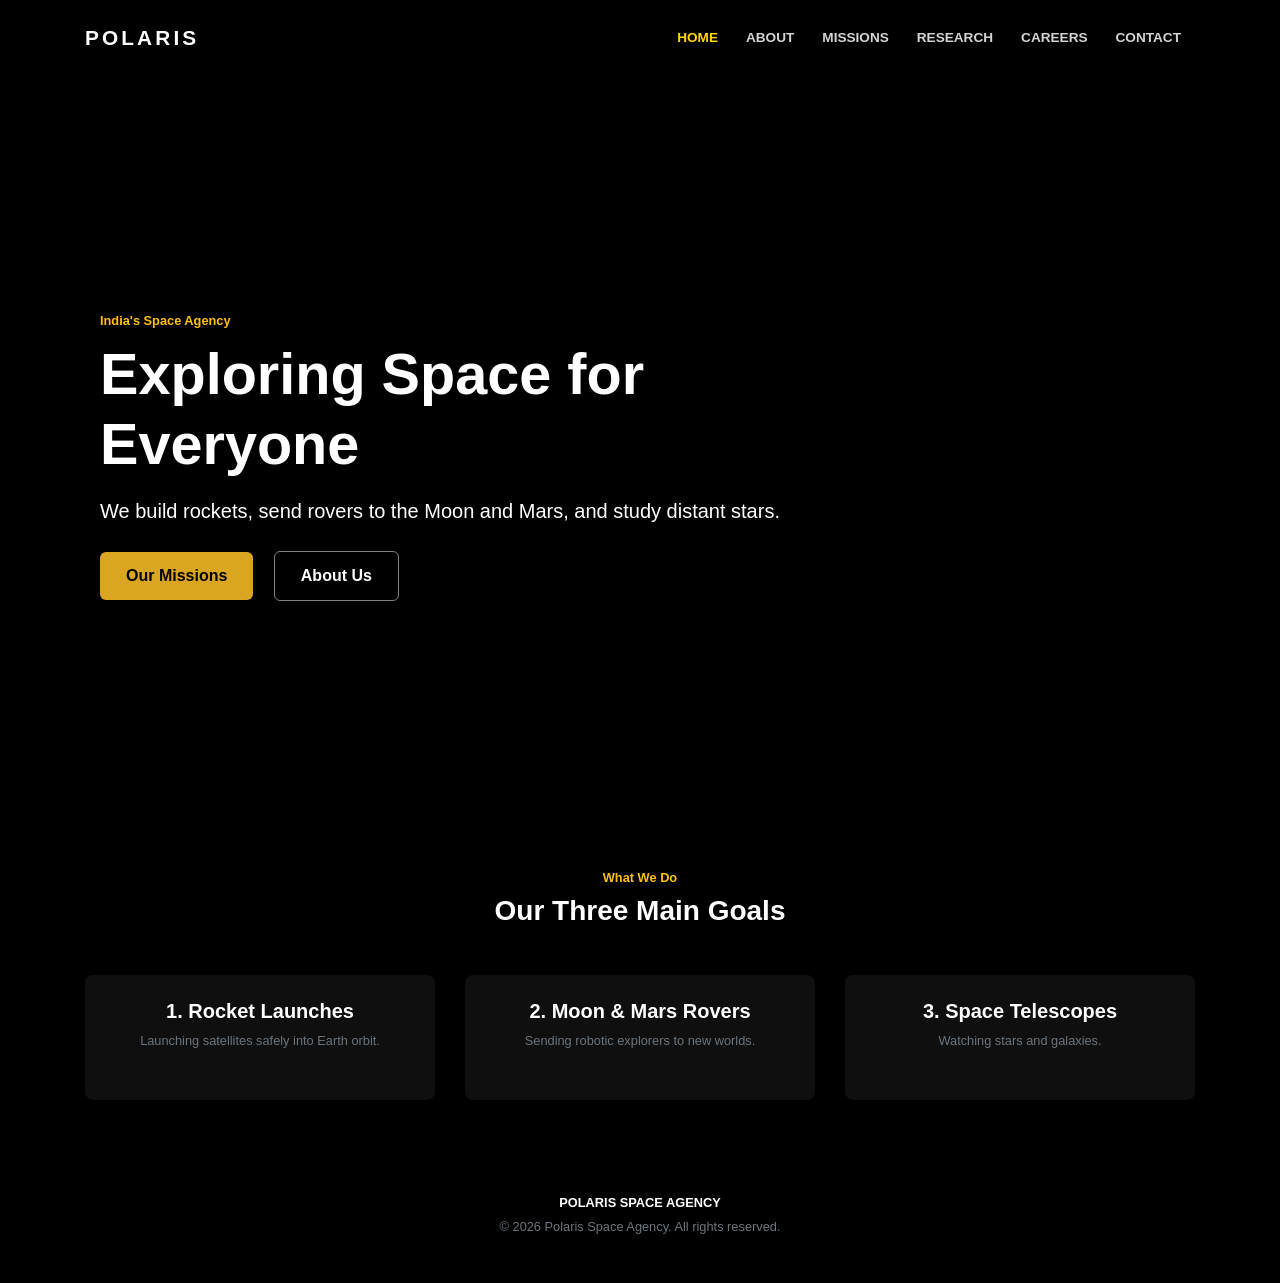
==== commit e4b94618: "refactor: remove most of parts" ====
--- a/index.html
+++ b/index.html
@@ -3,95 +3,77 @@
 <head>
   <meta charset="UTF-8">
   <meta name="viewport" content="width=device-width, initial-scale=1.0">
-  <title>Polaris Space Agency — Exploring the Stars</title>
+  <title>Polaris Space Agency</title>
   <link rel="stylesheet" href="bootstrap4.2.1/bootstrap4.2.1/css/bootstrap.min.css">
   <link rel="stylesheet" href="assets/css/style.css">
 </head>
 <body>
-<nav class="navbar navbar-expand-lg navbar-dark navbar-polaris sticky-top">
-  <div class="container">
-    <a class="navbar-brand font-weight-bold" href="index.html">POLARIS</a>
-    <button class="navbar-toggler" type="button" data-toggle="collapse" data-target="#nav"><span class="navbar-toggler-icon"></span></button>
-    <div class="collapse navbar-collapse" id="nav">
-      <ul class="navbar-nav ml-auto align-items-lg-center">
-        <li class="nav-item active"><a class="nav-link" href="index.html">Home</a></li>
-        <li class="nav-item"><a class="nav-link" href="about.html">About</a></li>
-        <li class="nav-item"><a class="nav-link" href="missions.html">Missions</a></li>
-        <li class="nav-item"><a class="nav-link" href="research.html">Research</a></li>
-        <li class="nav-item"><a class="nav-link" href="gallery.html">Gallery</a></li>
-        <li class="nav-item"><a class="nav-link" href="careers.html">Careers</a></li>
-        <li class="nav-item"><a class="nav-link" href="contact.html">Contact</a></li>
-      </ul>
+  <nav class="navbar navbar-expand-lg navbar-dark navbar-polaris sticky-top">
+    <div class="container">
+      <a class="navbar-brand font-weight-bold" href="index.html">POLARIS</a>
+      <button class="navbar-toggler" type="button" data-toggle="collapse" data-target="#nav">
+        <span class="navbar-toggler-icon"></span>
+      </button>
+      <div class="collapse navbar-collapse" id="nav">
+        <ul class="navbar-nav ml-auto">
+          <li class="nav-item active"><a class="nav-link" href="index.html">Home</a></li>
+          <li class="nav-item"><a class="nav-link" href="about.html">About</a></li>
+          <li class="nav-item"><a class="nav-link" href="missions.html">Missions</a></li>
+          <li class="nav-item"><a class="nav-link" href="research.html">Research</a></li>
+          <li class="nav-item"><a class="nav-link" href="careers.html">Careers</a></li>
+          <li class="nav-item"><a class="nav-link" href="contact.html">Contact</a></li>
+        </ul>
+      </div>
     </div>
-  </div>
-</nav>
-<!-- 1. Hero Section -->
-<section class="hero-section text-center text-md-left">
-  <img src="assets/images/hero_rocket.jpg" alt="Space Rocket" class="hero-bg">
-  <div class="hero-overlay"></div>
-  <div class="container hero-content py-5">
-    <div class="row">
+  </nav>
+  <section class="hero-section text-center text-md-left">
+    <div class="hero-overlay"></div>
+    <div class="container hero-content py-5">
       <div class="col-lg-8">
-        <span class="small font-weight-bold text-uppercase" style="color: goldenrod; letter-spacing: 0.12em;">India's Space Agency</span>
+        <span class="small font-weight-bold text-warning">India's Space Agency</span>
         <h1 class="hero-title text-white mt-2 mb-3">Exploring Space for Everyone</h1>
-        <p class="text-white lead mb-4">We build rockets, send rovers to the Moon and Mars, and study distant stars from Indian soil.</p>
-        <div class="d-flex flex-wrap justify-content-center justify-content-md-start">
-          <a href="missions.html" class="btn btn-primary mr-3 mb-2">Our Missions</a>
-          <a href="about.html" class="btn btn-outline-light mb-2">About Us</a>
+        <p class="text-white lead mb-4">We build rockets, send rovers to the Moon and Mars, and study distant stars.</p>
+        <a href="missions.html" class="btn btn-primary mr-3 mb-2">Our Missions</a>
+        <a href="about.html" class="btn btn-outline-light mb-2">About Us</a>
+      </div>
+    </div>
+  </section>
+  <section class="py-4">
+    <div class="container">
+      <div class="text-center mb-5">
+        <span class="small text-warning font-weight-bold">What We Do</span>
+        <h2 class="h3 font-weight-bold text-white mt-1">Our Three Main Goals</h2>
+      </div>
+      <div class="row">
+        <div class="col-md-4 mb-4">
+          <div class="facility-card h-100 text-center">
+            <h4 class="h5 font-weight-bold text-white">1. Rocket Launches</h4>
+            <p class="small text-muted mb-0">Launching satellites safely into Earth orbit.</p>
+          </div>
+        </div>
+        <div class="col-md-4 mb-4">
+          <div class="facility-card h-100 text-center">
+            <h4 class="h5 font-weight-bold text-white">2. Moon &amp; Mars Rovers</h4>
+            <p class="small text-muted mb-0">Sending robotic explorers to new worlds.</p>
+          </div>
+        </div>
+        <div class="col-md-4 mb-4">
+          <div class="facility-card h-100 text-center">
+            <h4 class="h5 font-weight-bold text-white">3. Space Telescopes</h4>
+            <p class="small text-muted mb-0">Watching stars and galaxies.</p>
+          </div>
         </div>
       </div>
     </div>
-  </div>
-</section>
-
-<!-- 3. What We Do (3 Pillars) -->
-<section class="py-4">
-  <div class="container">
-    <div class="text-center mb-5">
-      <span class="small text-uppercase font-weight-bold" style="color: goldenrod;">What We Do</span>
-      <h2 class="h3 font-weight-bold text-white mt-1">Our Three Main Goals</h2>
+  </section>
+  <footer class="footer-polaris text-center">
+    <div class="container small text-muted">
+      <p class="font-weight-bold text-white mb-1">POLARIS SPACE AGENCY</p>
+      <p class="mb-0">&copy; 2026 Polaris Space Agency. All rights reserved.</p>
     </div>
-    <div class="row">
-      <div class="col-12 col-md-4 mb-4">
-        <div class="facility-card h-100 mb-0 text-center">
-          <h4 class="h5 font-weight-bold text-white mb-2">1. Rocket Launches</h4>
-          <p class="small text-muted mb-0">Launching communication and weather satellites safely into Earth orbit.</p>
-        </div>
-      </div>
-      <div class="col-12 col-md-4 mb-4">
-        <div class="facility-card h-100 mb-0 text-center">
-          <h4 class="h5 font-weight-bold text-white mb-2">2. Moon & Mars Rovers</h4>
-          <p class="small text-muted mb-0">Sending robotic explorers to search for water and understand new worlds.</p>
-        </div>
-      </div>
-      <div class="col-12 col-md-4 mb-4">
-        <div class="facility-card h-100 mb-0 text-center">
-          <h4 class="h5 font-weight-bold text-white mb-2">3. Space Telescopes</h4>
-          <p class="small text-muted mb-0">Watching stars, sun flares, and far-away galaxies from our mountain telescope.</p>
-        </div>
-      </div>
-    </div>
-  </div>
-</section>
-
-<!-- 6. Call to Action / Join Us -->
-<section class="py-5 text-center">
-  <div class="container">
-    <h2 class="h3 font-weight-bold text-white mb-2">Want to Work with Us?</h2>
-    <p class="text-muted mb-4 mx-auto" style="max-width: 500px;">We are always looking for smart engineers, scientists, and thinkers to join our mission.</p>
-    <a href="careers.html" class="btn btn-primary mr-3">See Open Jobs</a>
-    <a href="contact.html" class="btn btn-outline-light">Contact Us</a>
-  </div>
-</section>
-<!-- 7. Footer -->
-<footer class="footer-polaris text-center">
-  <div class="container small text-muted">
-    <p class="font-weight-bold text-white mb-1">POLARIS SPACE AGENCY</p>
-    <p class="mb-0">&copy; 2026 Polaris Space Agency. All rights reserved.</p>
-  </div>
-</footer>
-<script src="bootstrap4.2.1/jquery-3.7.1.min.js"></script>
-<script src="bootstrap4.2.1/bootstrap4.2.1/js/bootstrap.bundle.min.js"></script>
-<script src="assets/js/main.js"></script>
+  </footer>
+  <script src="bootstrap4.2.1/jquery-3.7.1.min.js"></script>
+  <script src="bootstrap4.2.1/bootstrap4.2.1/js/bootstrap.bundle.min.js"></script>
+  <script src="assets/js/main.js"></script>
 </body>
-</html>
+</html>
--- a/assets/css/style.css
+++ b/assets/css/style.css
@@ -1,60 +1,181 @@
-/* Polaris Space Agency — Sleek Borderless Space Theme */
-body { background-color: black; color: white; font-family: -apple-system, BlinkMacSystemFont, "Segoe UI", Roboto, sans-serif; line-height: 1.6; overflow-x: hidden; }
-
-/* Links */
-a { color: goldenrod; text-decoration: none; transition: color 0.2s ease; }
-a:hover { color: gold; text-decoration: none; }
-
-/* Navbar */
-.navbar-polaris { background-color: black; border: none; padding: 16px 0; }
-.navbar-polaris .navbar-brand { letter-spacing: 0.15em; color: white !important; font-size: 1.3rem; }
-.navbar-polaris .nav-link { color: lightgray !important; font-size: 0.85rem; font-weight: 600; text-transform: uppercase; letter-spacing: 0.08em; padding: 8px 14px !important; }
-.navbar-polaris .nav-link:hover, .navbar-polaris .nav-item.active .nav-link { color: gold !important; }
-
-/* Hero Section */
-.hero-section { position: relative; min-height: 85vh; display: flex; align-items: center; background-color: black; overflow: hidden; padding: 70px 0; }
-.hero-bg { position: absolute; top: 0; left: 0; width: 100%; height: 100%; object-fit: cover; object-position: center; opacity: 0.55; z-index: 1; }
-.hero-overlay { position: absolute; top: 0; left: 0; width: 100%; height: 100%; background: linear-gradient(to top, black 0%, transparent 70%), linear-gradient(to bottom, black 0%, transparent 40%); z-index: 2; }
-.hero-content { position: relative; z-index: 3; }
-.hero-title { font-size: 2.4rem; font-weight: 800; line-height: 1.15; }
-
-/* Seamless Borderless Cards */
-.news-card, .facility-card, .job-card, .category-card, .calc-widget {
-  background-color: #0f0f0f;
-  border: none;
-  color: white;
-  border-radius: 8px;
-  padding: 24px;
-  margin-bottom: 24px;
-  display: block;
-  transition: transform 0.25s ease, background-color 0.25s ease;
-}
-.news-card:hover, .facility-card:hover, .job-card:hover, .category-card:hover {
-  background-color: #1a1a1a;
-  transform: translateY(-4px);
-  text-decoration: none;
-}
-.news-card-img, .category-card-img, .gallery-card-img { width: 100%; height: 210px; object-fit: cover; border-radius: 6px; }
-
-/* Buttons */
-.btn-primary { background-color: goldenrod !important; border: none !important; color: black !important; font-weight: 700; border-radius: 6px; padding: 12px 26px; transition: transform 0.2s ease, background-color 0.2s ease; }
-.btn-primary:hover { background-color: gold !important; color: black !important; transform: translateY(-2px); }
-.btn-outline-light { border: 1px solid gray !important; color: white !important; font-weight: 600; border-radius: 6px; padding: 12px 26px; }
-.btn-outline-light:hover { background-color: white !important; color: black !important; }
-
-/* Form Controls */
-.form-control { background-color: #121212; border: 1px solid #2a2a2a; color: white; }
-.form-control:focus { border-color: goldenrod; box-shadow: none; }
-
-/* Stats Strip */
-.stats-strip { background-color: #080808; padding: 35px 0; }
-
-/* Responsive Breakpoints */
-@media (min-width: 768px) { .hero-title { font-size: 3.6rem; } }
-@media (max-width: 767.98px) {
-  .hero-section { min-height: 70vh; padding: 45px 0; }
-  .navbar-collapse { background-color: black; margin-top: 10px; padding: 15px 0; }
+body {
+    background: #000;
+    color: #fff;
+    font-family: sans-serif;
+    line-height: 1.6;
+    overflow-x: hidden
 }
 
-/* Footer */
-.footer-polaris { background-color: black; padding: 45px 0; color: gray; }
+a {
+    color: #daa520;
+    text-decoration: none;
+    transition: .2s
+}
+
+a:hover {
+    color: #ffd700;
+    text-decoration: none
+}
+
+.navbar-polaris {
+    background: #000;
+    padding: 16px 0
+}
+
+.navbar-brand {
+    letter-spacing: .15em;
+    color: #fff !important;
+    font-size: 1.3rem
+}
+
+.nav-link {
+    color: #d3d3d3 !important;
+    font-size: .85rem;
+    font-weight: 600;
+    text-transform: uppercase;
+    padding: 8px 14px !important
+}
+
+.nav-item.active .nav-link,
+.nav-link:hover {
+    color: #ffd700 !important
+}
+
+.hero-section {
+    position: relative;
+    min-height: 85vh;
+    display: flex;
+    align-items: center;
+    background: #000;
+    overflow: hidden;
+    padding: 70px 0
+}
+
+.hero-bg {
+    position: absolute;
+    inset: 0;
+    width: 100%;
+    height: 100%;
+    object-fit: cover;
+    opacity: .55;
+    z-index: 1
+}
+
+.hero-overlay {
+    position: absolute;
+    inset: 0;
+    background: linear-gradient(to top, #000 0, transparent 70%), linear-gradient(to bottom, #000 0, transparent 40%);
+    z-index: 2
+}
+
+.hero-content {
+    position: relative;
+    z-index: 3
+}
+
+.hero-title {
+    font-size: 2.4rem;
+    font-weight: 800
+}
+
+.calc-widget,
+.category-card,
+.facility-card,
+.job-card,
+.news-card {
+    background: #0f0f0f;
+    border: none;
+    color: #fff;
+    border-radius: 8px;
+    padding: 24px;
+    margin-bottom: 24px;
+    display: block;
+    transition: .25s
+}
+
+.category-card:hover,
+.facility-card:hover,
+.job-card:hover,
+.news-card:hover {
+    background: #1a1a1a;
+    transform: translateY(-4px);
+    text-decoration: none
+}
+
+.category-card-img,
+.gallery-card-img,
+.news-card-img {
+    width: 100%;
+    height: 210px;
+    object-fit: cover;
+    border-radius: 6px
+}
+
+.btn-primary {
+    background: #daa520 !important;
+    border: none !important;
+    color: #000 !important;
+    font-weight: 700;
+    border-radius: 6px;
+    padding: 12px 26px;
+    transition: .2s
+}
+
+.btn-primary:hover {
+    background: #ffd700 !important;
+    transform: translateY(-2px)
+}
+
+.btn-outline-light {
+    border: 1px solid gray !important;
+    color: #fff !important;
+    font-weight: 600;
+    border-radius: 6px;
+    padding: 12px 26px
+}
+
+.btn-outline-light:hover {
+    background: #fff !important;
+    color: #000 !important
+}
+
+.form-control {
+    background: #121212;
+    border: 1px solid #2a2a2a;
+    color: #fff
+}
+
+.form-control:focus {
+    border-color: #daa520;
+    box-shadow: none
+}
+
+.stats-strip {
+    background: #080808;
+    padding: 35px 0
+}
+
+@media (min-width:768px) {
+    .hero-title {
+        font-size: 3.6rem
+    }
+}
+
+@media (max-width:767.98px) {
+    .hero-section {
+        min-height: 70vh;
+        padding: 45px 0
+    }
+
+    .navbar-collapse {
+        background: #000;
+        margin-top: 10px;
+        padding: 15px 0
+    }
+}
+
+.footer-polaris {
+    background: #000;
+    padding: 45px 0;
+    color: gray
+}
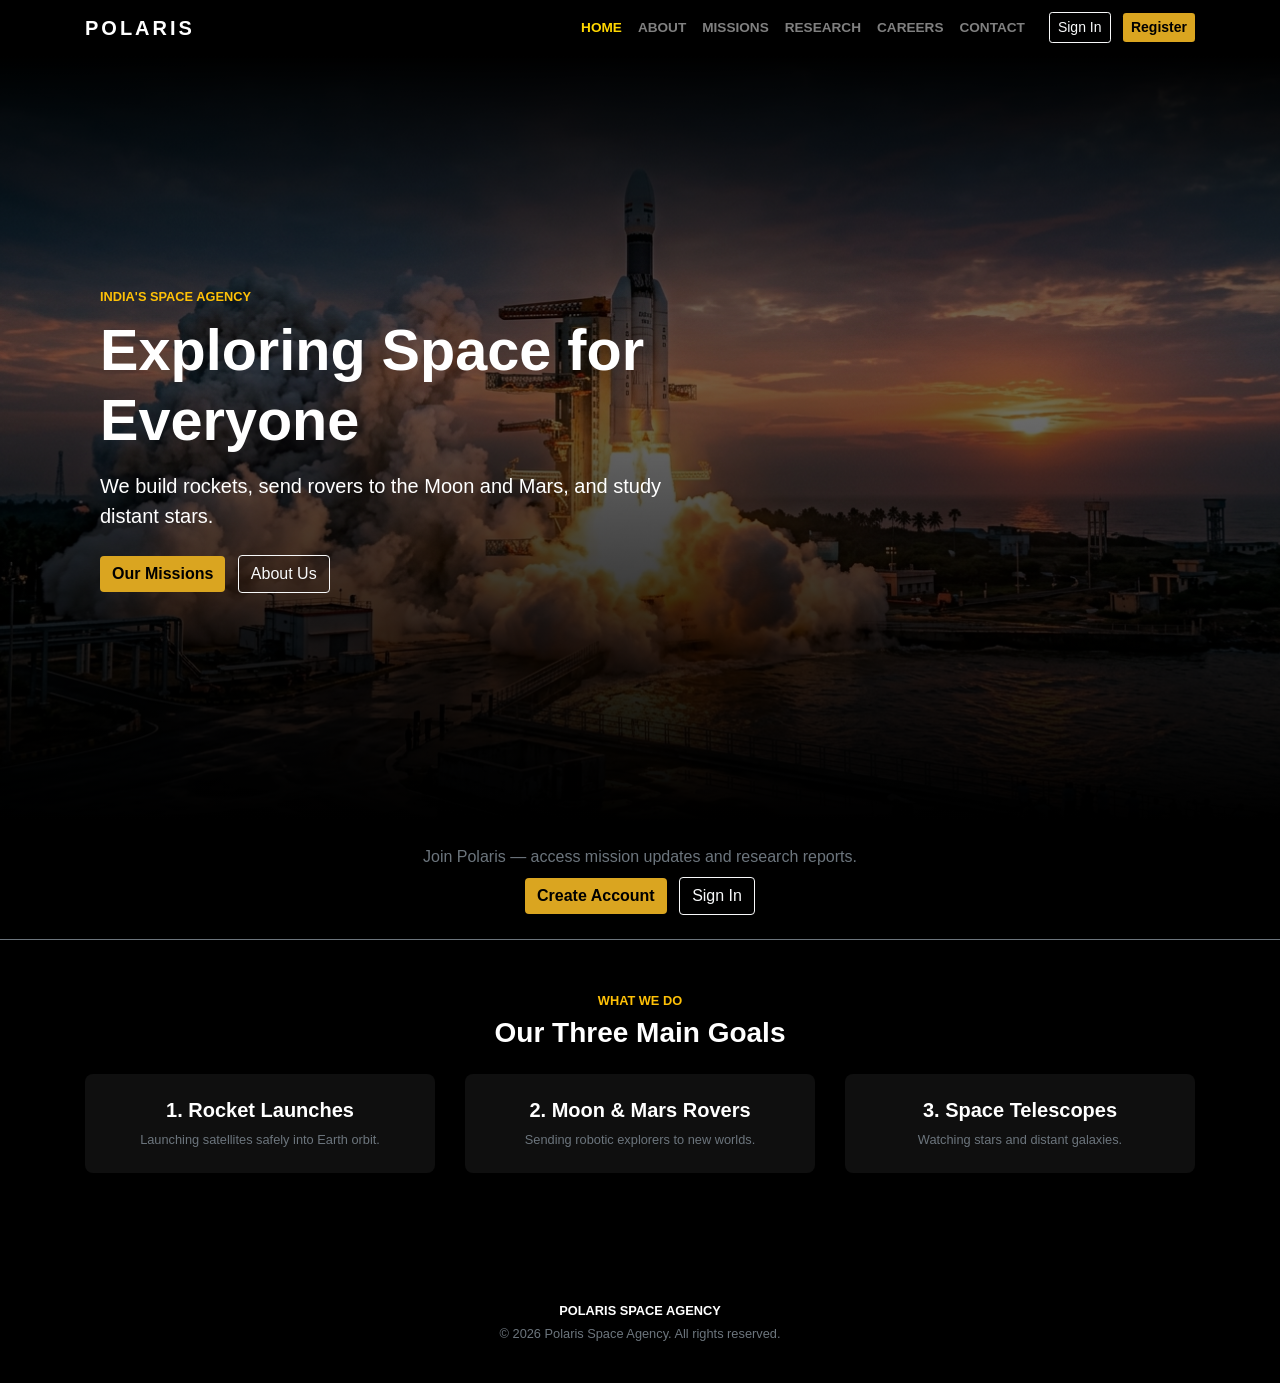
==== commit 2f7da4a1: "feat: add custom CSS styling, JS form validation, and UI updates across HTML pages" ====
--- a/index.html
+++ b/index.html
@@ -23,44 +23,56 @@
           <li class="nav-item"><a class="nav-link" href="careers.html">Careers</a></li>
           <li class="nav-item"><a class="nav-link" href="contact.html">Contact</a></li>
         </ul>
+        <div class="ml-lg-3">
+          <a href="login.html" class="btn btn-sm btn-outline-light mr-2">Sign In</a>
+          <a href="register.html" class="btn btn-sm btn-primary">Register</a>
+        </div>
       </div>
     </div>
   </nav>
-  <section class="hero-section text-center text-md-left">
+  <section class="hero-section">
+    <img src="assets/images/hero_rocket.jpg" alt="Rocket" class="hero-bg">
     <div class="hero-overlay"></div>
-    <div class="container hero-content py-5">
-      <div class="col-lg-8">
-        <span class="small font-weight-bold text-warning">India's Space Agency</span>
+    <div class="container hero-content">
+      <div class="col-lg-7">
+        <span class="small font-weight-bold text-warning text-uppercase">India's Space Agency</span>
         <h1 class="hero-title text-white mt-2 mb-3">Exploring Space for Everyone</h1>
-        <p class="text-white lead mb-4">We build rockets, send rovers to the Moon and Mars, and study distant stars.</p>
-        <a href="missions.html" class="btn btn-primary mr-3 mb-2">Our Missions</a>
-        <a href="about.html" class="btn btn-outline-light mb-2">About Us</a>
+        <p class="lead text-white mb-4">We build rockets, send rovers to the Moon and Mars, and study distant stars.</p>
+        <a href="missions.html" class="btn btn-primary mr-2">Our Missions</a>
+        <a href="about.html" class="btn btn-outline-light">About Us</a>
       </div>
     </div>
   </section>
-  <section class="py-4">
+  <div class="py-4 border-bottom border-secondary text-center">
     <div class="container">
-      <div class="text-center mb-5">
-        <span class="small text-warning font-weight-bold">What We Do</span>
+      <p class="text-muted mb-2">Join Polaris — access mission updates and research reports.</p>
+      <a href="register.html" class="btn btn-primary mr-2">Create Account</a>
+      <a href="login.html" class="btn btn-outline-light">Sign In</a>
+    </div>
+  </div>
+  <section class="py-5">
+    <div class="container">
+      <div class="text-center mb-4">
+        <span class="small text-warning font-weight-bold text-uppercase">What We Do</span>
         <h2 class="h3 font-weight-bold text-white mt-1">Our Three Main Goals</h2>
       </div>
       <div class="row">
-        <div class="col-md-4 mb-4">
-          <div class="facility-card h-100 text-center">
+        <div class="col-md-4 mb-3">
+          <div class="facility-card text-center">
             <h4 class="h5 font-weight-bold text-white">1. Rocket Launches</h4>
             <p class="small text-muted mb-0">Launching satellites safely into Earth orbit.</p>
           </div>
         </div>
-        <div class="col-md-4 mb-4">
-          <div class="facility-card h-100 text-center">
+        <div class="col-md-4 mb-3">
+          <div class="facility-card text-center">
             <h4 class="h5 font-weight-bold text-white">2. Moon &amp; Mars Rovers</h4>
             <p class="small text-muted mb-0">Sending robotic explorers to new worlds.</p>
           </div>
         </div>
-        <div class="col-md-4 mb-4">
-          <div class="facility-card h-100 text-center">
+        <div class="col-md-4 mb-3">
+          <div class="facility-card text-center">
             <h4 class="h5 font-weight-bold text-white">3. Space Telescopes</h4>
-            <p class="small text-muted mb-0">Watching stars and galaxies.</p>
+            <p class="small text-muted mb-0">Watching stars and distant galaxies.</p>
           </div>
         </div>
       </div>
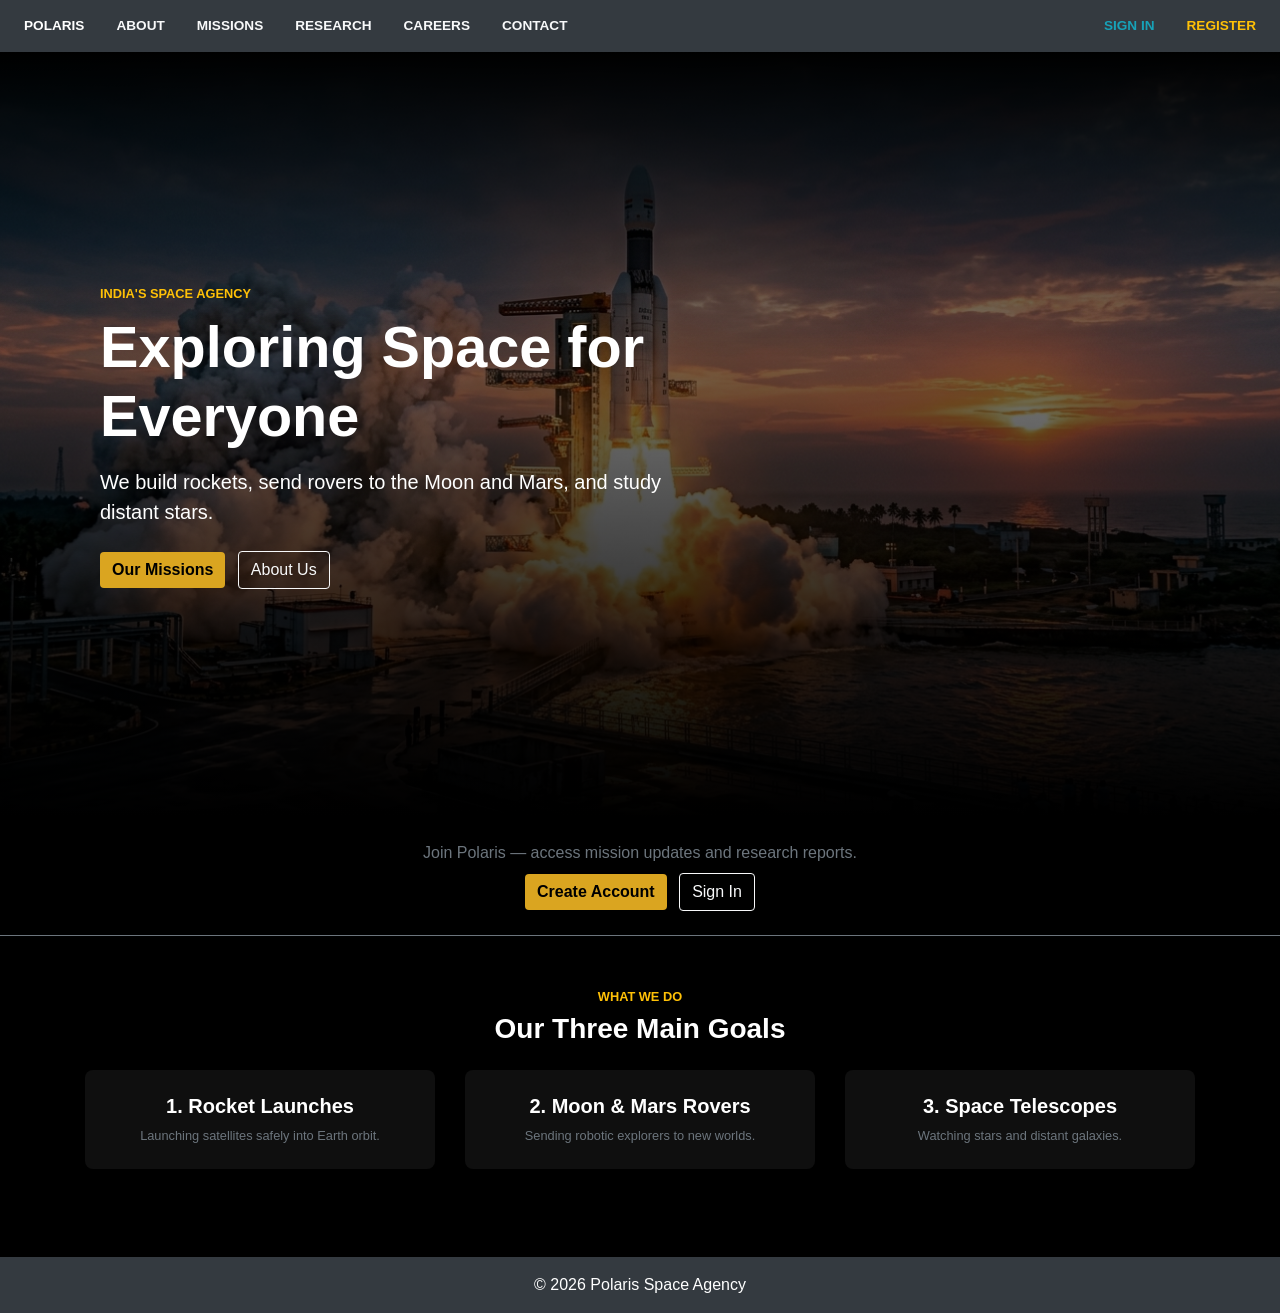
==== commit 5d33c649: "refactor: update navigation and footer markup across HTML pages and add main.js validation script" ====
--- a/index.html
+++ b/index.html
@@ -1,91 +1,69 @@
 <!DOCTYPE html>
 <html lang="en">
+
 <head>
-  <meta charset="UTF-8">
-  <meta name="viewport" content="width=device-width, initial-scale=1.0">
-  <title>Polaris Space Agency</title>
-  <link rel="stylesheet" href="bootstrap4.2.1/bootstrap4.2.1/css/bootstrap.min.css">
-  <link rel="stylesheet" href="assets/css/style.css">
+    <meta charset="UTF-8">
+    <meta name="viewport" content="width=device-width, initial-scale=1.0">
+    <title>Polaris Space Agency</title>
+    <link rel="stylesheet" href="bootstrap4.2.1/bootstrap4.2.1/css/bootstrap.min.css">
+    <link rel="stylesheet" href="assets/css/style.css">
 </head>
+
 <body>
-  <nav class="navbar navbar-expand-lg navbar-dark navbar-polaris sticky-top">
-    <div class="container">
-      <a class="navbar-brand font-weight-bold" href="index.html">POLARIS</a>
-      <button class="navbar-toggler" type="button" data-toggle="collapse" data-target="#nav">
-        <span class="navbar-toggler-icon"></span>
-      </button>
-      <div class="collapse navbar-collapse" id="nav">
-        <ul class="navbar-nav ml-auto">
-          <li class="nav-item active"><a class="nav-link" href="index.html">Home</a></li>
-          <li class="nav-item"><a class="nav-link" href="about.html">About</a></li>
-          <li class="nav-item"><a class="nav-link" href="missions.html">Missions</a></li>
-          <li class="nav-item"><a class="nav-link" href="research.html">Research</a></li>
-          <li class="nav-item"><a class="nav-link" href="careers.html">Careers</a></li>
-          <li class="nav-item"><a class="nav-link" href="contact.html">Contact</a></li>
-        </ul>
-        <div class="ml-lg-3">
-          <a href="login.html" class="btn btn-sm btn-outline-light mr-2">Sign In</a>
-          <a href="register.html" class="btn btn-sm btn-primary">Register</a>
+    <nav class="nav bg-dark p-2"><a class="nav-link text-white font-weight-bold" href="index.html">POLARIS</a><a class="nav-link text-light" href="about.html">About</a><a class="nav-link text-light" href="missions.html">Missions</a><a class="nav-link text-light" href="research.html">Research</a><a class="nav-link text-light" href="careers.html">Careers</a><a class="nav-link text-light" href="contact.html">Contact</a><a class="nav-link text-info ml-auto" href="login.html">Sign In</a><a class="nav-link text-warning" href="register.html">Register</a></nav>
+    <section class="hero-section">
+        <img src="assets/images/hero_rocket.jpg" alt="Rocket" class="hero-bg">
+        <div class="hero-overlay"></div>
+        <div class="container hero-content">
+            <div class="col-lg-7">
+                <span class="small font-weight-bold text-warning text-uppercase">India's Space Agency</span>
+                <h1 class="hero-title text-white mt-2 mb-3">Exploring Space for Everyone</h1>
+                <p class="lead text-white mb-4">We build rockets, send rovers to the Moon and Mars, and study distant
+                    stars.</p>
+                <a href="missions.html" class="btn btn-primary mr-2">Our Missions</a>
+                <a href="about.html" class="btn btn-outline-light mr-2">About Us</a>
+            </div>
         </div>
-      </div>
+    </section>
+    <div class="py-4 border-bottom border-secondary text-center">
+        <div class="container">
+            <p class="text-muted mb-2">Join Polaris — access mission updates and research reports.</p>
+            <a href="register.html" class="btn btn-primary mr-2">Create Account</a>
+            <a href="login.html" class="btn btn-outline-light">Sign In</a>
+        </div>
     </div>
-  </nav>
-  <section class="hero-section">
-    <img src="assets/images/hero_rocket.jpg" alt="Rocket" class="hero-bg">
-    <div class="hero-overlay"></div>
-    <div class="container hero-content">
-      <div class="col-lg-7">
-        <span class="small font-weight-bold text-warning text-uppercase">India's Space Agency</span>
-        <h1 class="hero-title text-white mt-2 mb-3">Exploring Space for Everyone</h1>
-        <p class="lead text-white mb-4">We build rockets, send rovers to the Moon and Mars, and study distant stars.</p>
-        <a href="missions.html" class="btn btn-primary mr-2">Our Missions</a>
-        <a href="about.html" class="btn btn-outline-light">About Us</a>
-      </div>
-    </div>
-  </section>
-  <div class="py-4 border-bottom border-secondary text-center">
-    <div class="container">
-      <p class="text-muted mb-2">Join Polaris — access mission updates and research reports.</p>
-      <a href="register.html" class="btn btn-primary mr-2">Create Account</a>
-      <a href="login.html" class="btn btn-outline-light">Sign In</a>
-    </div>
-  </div>
-  <section class="py-5">
-    <div class="container">
-      <div class="text-center mb-4">
-        <span class="small text-warning font-weight-bold text-uppercase">What We Do</span>
-        <h2 class="h3 font-weight-bold text-white mt-1">Our Three Main Goals</h2>
-      </div>
-      <div class="row">
-        <div class="col-md-4 mb-3">
-          <div class="facility-card text-center">
-            <h4 class="h5 font-weight-bold text-white">1. Rocket Launches</h4>
-            <p class="small text-muted mb-0">Launching satellites safely into Earth orbit.</p>
-          </div>
+    <section class="py-5">
+        <div class="container">
+            <div class="text-center mb-4">
+                <span class="small text-warning font-weight-bold text-uppercase">What We Do</span>
+                <h2 class="h3 font-weight-bold text-white mt-1">Our Three Main Goals</h2>
+            </div>
+            <div class="row">
+                <div class="col-md-4 mb-3">
+                    <div class="facility-card text-center">
+                        <h4 class="h5 font-weight-bold text-white">1. Rocket Launches</h4>
+                        <p class="small text-muted mb-0">Launching satellites safely into Earth orbit.</p>
+                    </div>
+                </div>
+                <div class="col-md-4 mb-3">
+                    <div class="facility-card text-center">
+                        <h4 class="h5 font-weight-bold text-white">2. Moon &amp; Mars Rovers</h4>
+                        <p class="small text-muted mb-0">Sending robotic explorers to new worlds.</p>
+                    </div>
+                </div>
+                <div class="col-md-4 mb-3">
+                    <div class="facility-card text-center">
+                        <h4 class="h5 font-weight-bold text-white">3. Space Telescopes</h4>
+                        <p class="small text-muted mb-0">Watching stars and distant galaxies.</p>
+                    </div>
+                </div>
+            </div>
         </div>
-        <div class="col-md-4 mb-3">
-          <div class="facility-card text-center">
-            <h4 class="h5 font-weight-bold text-white">2. Moon &amp; Mars Rovers</h4>
-            <p class="small text-muted mb-0">Sending robotic explorers to new worlds.</p>
-          </div>
-        </div>
-        <div class="col-md-4 mb-3">
-          <div class="facility-card text-center">
-            <h4 class="h5 font-weight-bold text-white">3. Space Telescopes</h4>
-            <p class="small text-muted mb-0">Watching stars and distant galaxies.</p>
-          </div>
-        </div>
-      </div>
-    </div>
-  </section>
-  <footer class="footer-polaris text-center">
-    <div class="container small text-muted">
-      <p class="font-weight-bold text-white mb-1">POLARIS SPACE AGENCY</p>
-      <p class="mb-0">&copy; 2026 Polaris Space Agency. All rights reserved.</p>
-    </div>
-  </footer>
-  <script src="bootstrap4.2.1/jquery-3.7.1.min.js"></script>
-  <script src="bootstrap4.2.1/bootstrap4.2.1/js/bootstrap.bundle.min.js"></script>
-  <script src="assets/js/main.js"></script>
+    </section>
+    <footer class="bg-dark text-white text-center p-3">&copy; 2026 Polaris Space Agency</footer>
+    <script src="bootstrap4.2.1/jquery-3.7.1.min.js"></script>
+    <script src="bootstrap4.2.1/bootstrap4.2.1/js/bootstrap.bundle.min.js"></script>
+    <script src="assets/js/main.js"></script>
 </body>
+
 </html>
